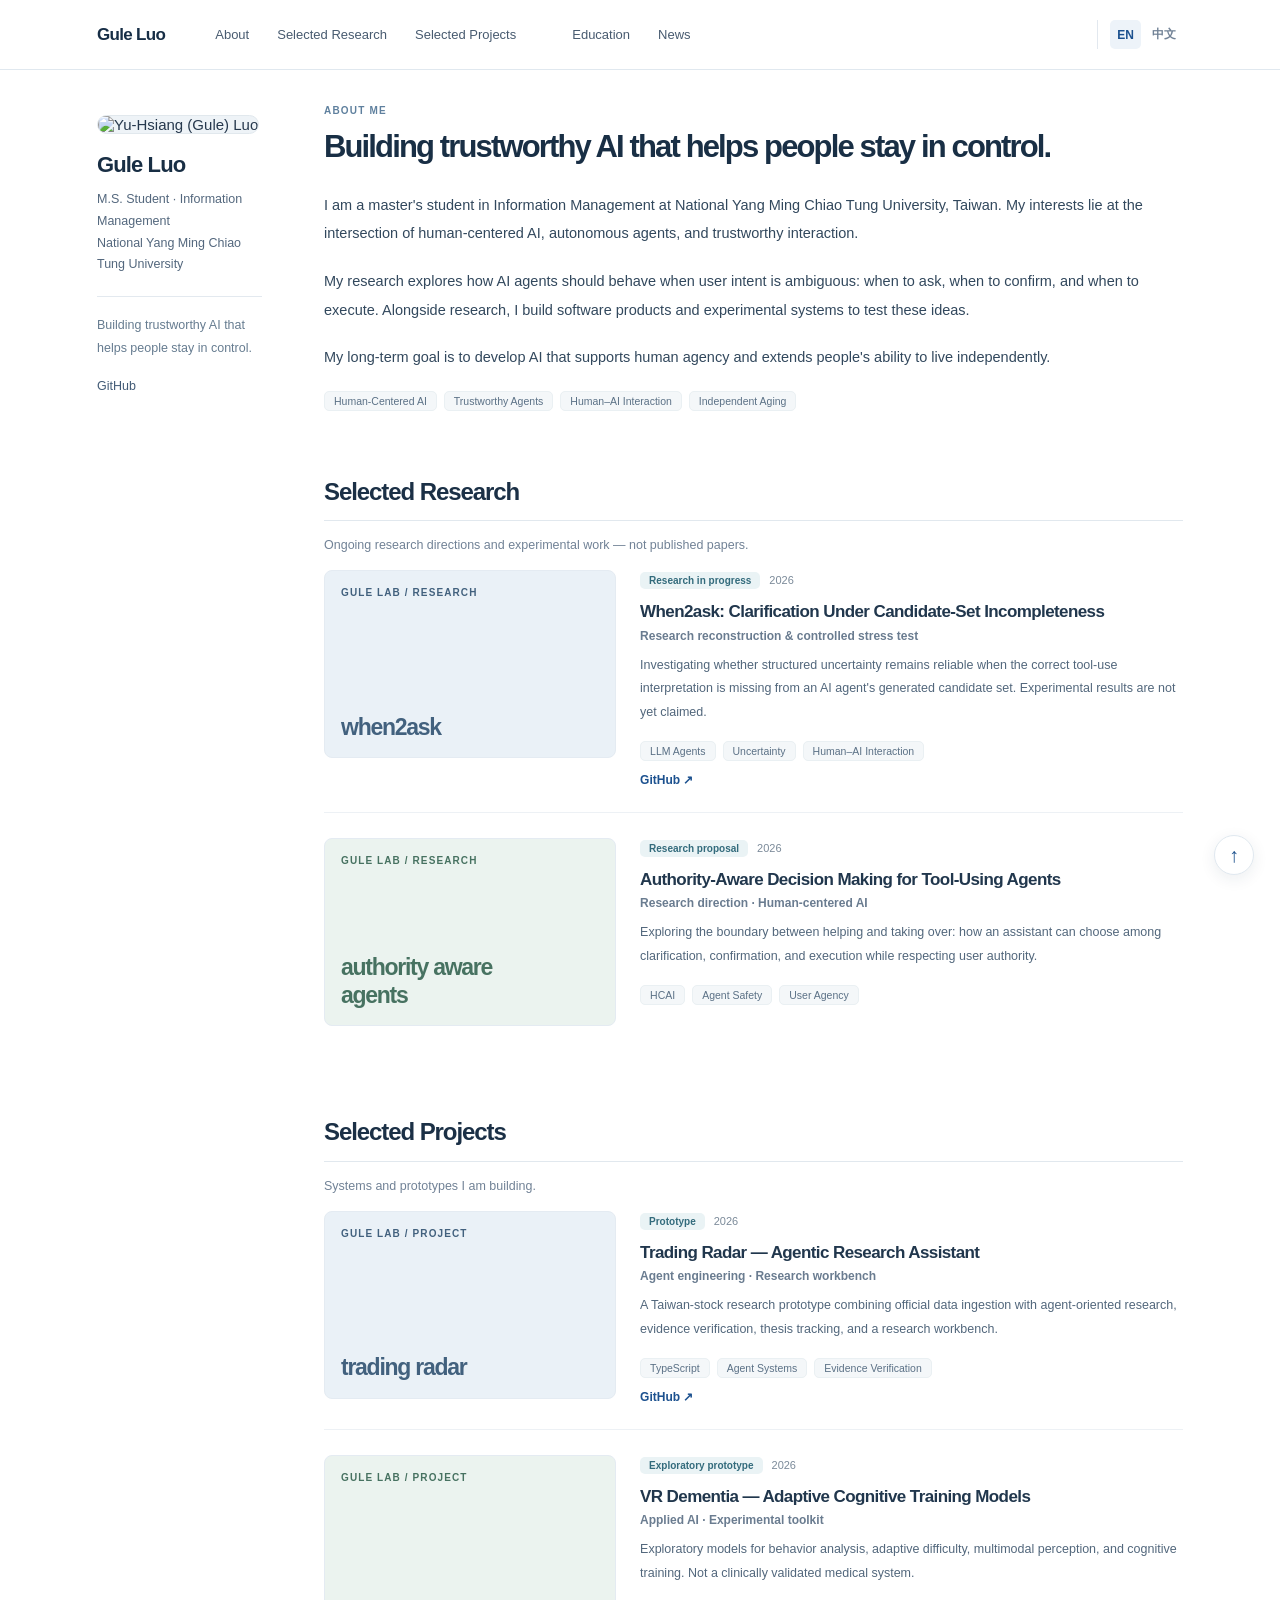
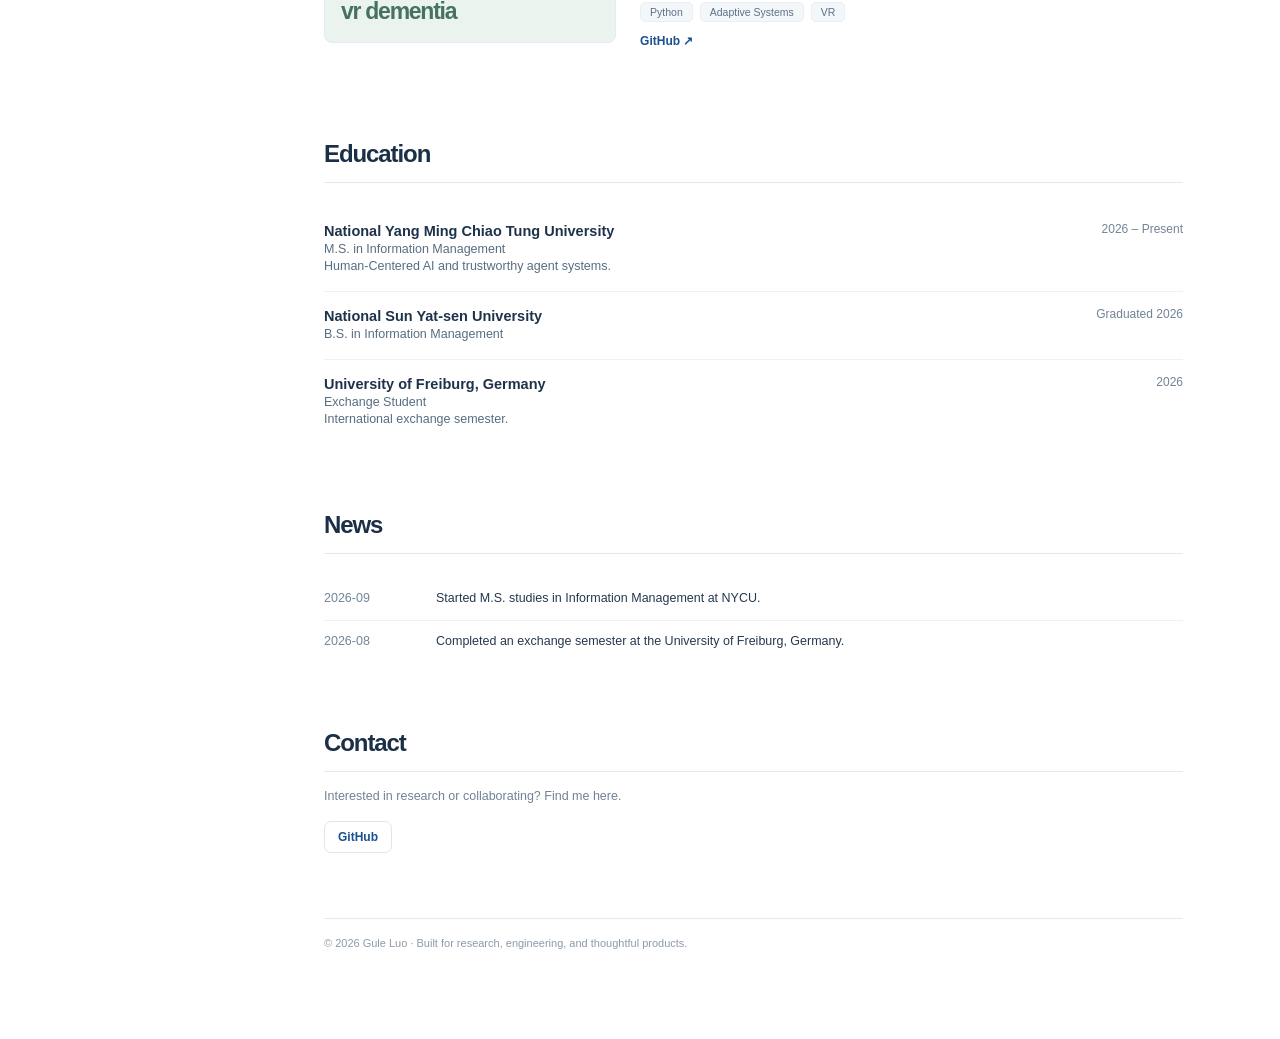
==== index.html @ 34bbfbb6 "fix: enable editable photos and published experience section" ====
<!doctype html><html lang="en"><head><meta charset="utf-8"><meta name="viewport" content="width=device-width,initial-scale=1"><meta name="description" content="Yu-Hsiang Luo — Human-Centered AI, Trustworthy Agents, and AI engineering"><title>Gule Luo | Research & Engineering</title><link rel="stylesheet" href="style.css"></head><body><a class="skip" href="#main">Skip to content</a><header><div class="top"><a class="logo" href="./">Gule Luo</a><nav aria-label="Navigation"><a href="#about" data-i="about">About</a><a href="#research" data-i="research">Research</a><a href="#projects" data-i="projects">Projects</a><a href="#experience" data-i="experience">Experience</a><a href="#education" data-i="education">Education</a><a href="#news" data-i="news">News</a></nav><div class="language"><button id="english" class="selected" type="button">EN</button><button id="chinese" type="button">中文</button></div></div></header><div class="layout"><aside id="profile" class="sidebar"></aside><main id="main" class="content"><section id="about"></section><section id="research"></section><section id="projects"></section><section id="experience" hidden></section><section id="education"></section><section id="news"></section><section id="contact"></section><footer id="footer"></footer></main></div><button id="up" class="back" type="button" aria-label="Back to top">↑</button><script src="site.js" defer></script></body></html>
---- style.css ----
:root{font-family:Inter,-apple-system,BlinkMacSystemFont,"Segoe UI",Arial,sans-serif;color:#26384d;background:#fff;font-size:15px;-webkit-font-smoothing:antialiased}*{box-sizing:border-box}html{scroll-behavior:smooth;scroll-padding-top:95px}body{margin:0}a{color:#1c518f;text-decoration:none}a:hover{text-decoration:underline}button{font:inherit;cursor:pointer}button:focus-visible,a:focus-visible{outline:3px solid #8bb9e8;outline-offset:3px}header{position:sticky;top:0;z-index:30;height:70px;background:#ffffffed;backdrop-filter:blur(12px);border-bottom:1px solid #e0e8ef}.top{max-width:1130px;margin:auto;height:100%;display:flex;align-items:center;gap:50px;padding:0 22px}.logo{font-size:17px;font-weight:750;color:#172e46;white-space:nowrap;letter-spacing:-.04em}nav{display:flex;gap:28px;align-items:center;flex:1;overflow-x:auto;scrollbar-width:none}nav a{font-size:13px;color:#485b70;white-space:nowrap}nav a:hover{color:#1c518f}.language{white-space:nowrap;display:flex;border-left:1px solid #e2e8ef;padding-left:12px;gap:4px}.language button{border:0;background:transparent;color:#718296;font-size:12px;font-weight:650;padding:6px 7px;border-radius:5px}.language button.selected{background:#edf3f9;color:#1c518f}.layout{display:grid;grid-template-columns:165px minmax(0,1fr);gap:62px;max-width:1130px;padding:0 22px;margin:auto}.sidebar{position:sticky;top:95px;max-height:calc(100vh - 110px);overflow:auto;padding:20px 0}.avatar{height:136px;width:136px;border-radius:21px;object-fit:cover;border:1px solid #e1e8ed;background:#eef3f7}.sidebar h2{font-size:22px;color:#182e44;line-height:1.22;letter-spacing:-.04em;max-width:145px;margin:18px 0 10px}.role{color:#53677d;font-size:12.5px;line-height:1.75;margin:0 0 20px}.side-message{border-top:1px solid #e3e9ef;padding-top:17px;font-size:12.5px;color:#667c90;line-height:1.8}.socials{display:grid;gap:11px;margin-top:20px;font-size:12.5px}.socials a{color:#425b76}.content{min-width:0;padding:35px 0 90px}section{margin-bottom:65px;scroll-margin-top:95px}section h2{font-size:24px;letter-spacing:-.045em;color:#1b3046;line-height:1.35;border-bottom:1px solid #e1e8ee;padding-bottom:12px;margin:0 0 24px}section#about h1{font-size:31px;line-height:1.35;color:#192f45;letter-spacing:-.06em;font-weight:750;margin:0 0 23px;max-width:730px}.eyebrow{text-transform:uppercase;letter-spacing:.12em;color:#5f809e;font-weight:750;font-size:10px;margin:0 0 10px}.bio{font-size:14.5px;line-height:1.97;color:#32485d;max-width:840px}.bio p{margin:0 0 19px}.tags{display:flex;gap:7px;flex-wrap:wrap;margin-top:16px}.tags span{display:inline-block;font-size:10.5px;color:#5b7186;background:#f4f7f9;border:1px solid #eaf0f3;border-radius:5px;padding:3px 9px}.work{display:grid;grid-template-columns:minmax(165px,34%) minmax(0,1fr);gap:24px;padding:25px 0;border-bottom:1px solid #edf1f5}.work:first-of-type{padding-top:0}.work:last-child{border-bottom:0}.cover{aspect-ratio:1.55;display:flex;flex-direction:column;justify-content:space-between;padding:16px;color:#42617e;background:#eaf1f7;border:1px solid #e4ebf2;border-radius:8px;overflow:hidden}.work:nth-of-type(even) .cover{background:#ebf3ef;color:#477261}.cover small{letter-spacing:.11em;font-size:10px;font-weight:750;text-transform:uppercase}.cover strong{font-size:23px;line-height:1.2;letter-spacing:-.055em;max-width:200px;overflow-wrap:anywhere}.cover img{width:100%;height:100%;object-fit:cover}.badge{display:inline-block;font-size:10px;font-weight:750;color:#336b7c;background:#eaf3f5;padding:3px 9px;border-radius:5px}.year{font-size:11px;color:#7b8a99;margin-left:9px}.work h3{font-size:17px;letter-spacing:-.035em;line-height:1.5;margin:10px 0 4px;color:#21374d}.subtitle{color:#6a7c90;font-size:12px;font-weight:600}.summary{font-size:12.5px;line-height:1.9;color:#52677c;margin:11px 0}.links{display:flex;gap:15px;font-size:12px;font-weight:650;margin-top:12px}.edu{display:grid;grid-template-columns:1fr auto;gap:14px;border-bottom:1px solid #edf1f4;padding:15px 0}.edu:last-child{border-bottom:0}.edu strong{font-size:14.5px;color:#1e334a}.edu p{font-size:12.5px;color:#576d81;margin:3px 0}.edu time{font-size:12px;color:#738397;white-space:nowrap}.newsrow{display:grid;grid-template-columns:100px 1fr;gap:12px;padding:10px 0;border-bottom:1px solid #edf1f4;font-size:12.5px;line-height:1.7}.newsrow time{color:#72859a}.newsrow:last-child{border-bottom:0}.hint{font-size:12.5px;color:#718296;margin:-7px 0 18px}.contactlinks{display:flex;flex-wrap:wrap;gap:9px}.contactlinks a{padding:8px 13px;border:1px solid #dee6ec;border-radius:7px;font-size:12px;font-weight:650}.contactlinks a:hover{background:#f6f9fc;text-decoration:none}footer{margin-top:65px;padding-top:18px;border-top:1px solid #e2e9ef;font-size:11px;color:#8c9aa9}.back{position:fixed;bottom:25px;right:26px;border:1px solid #e0e8ef;color:#1e538e;background:white;box-shadow:0 4px 16px #172d4715;width:40px;height:40px;border-radius:50%;font-size:20px}.skip{position:absolute;left:-1000px}.skip:focus{left:10px;top:10px;background:white;z-index:100;padding:10px}@media(max-width:850px){.layout{gap:30px;grid-template-columns:145px minmax(0,1fr)}.top{gap:22px}nav{gap:16px}.work{gap:16px;grid-template-columns:33% 1fr}}@media(max-width:680px){header{height:auto}.top{min-height:58px;flex-wrap:wrap;padding-top:10px;gap:8px 15px}.logo{flex:1}nav{order:3;flex-basis:100%;height:38px;gap:22px}.layout{display:block;padding:0 17px}.sidebar{position:static;max-height:none;display:grid;grid-template-columns:84px 1fr;gap:0 17px;align-items:start;padding:23px 0 15px;border-bottom:1px solid #e2e9ef}.avatar{grid-row:1/4;width:84px;height:84px;border-radius:15px}.sidebar h2{grid-column:2;max-width:none;font-size:20px;margin:0 0 5px}.role{grid-column:2;font-size:11.5px;margin:0}.side-message{display:none}.socials{grid-column:1/3;display:flex;gap:10px 20px;flex-wrap:wrap;margin-top:14px}.content{padding:25px 0 65px}section{margin-bottom:50px}section#about h1{font-size:25px}.bio{font-size:14px}section h2{font-size:21px}.work{grid-template-columns:1fr;gap:14px}.cover{max-width:470px;aspect-ratio:1.85}.work h3{font-size:16px}.edu{grid-template-columns:1fr;gap:0}.newsrow{grid-template-columns:85px 1fr;gap:7px}}@media(prefers-reduced-motion:reduce){html{scroll-behavior:auto}}
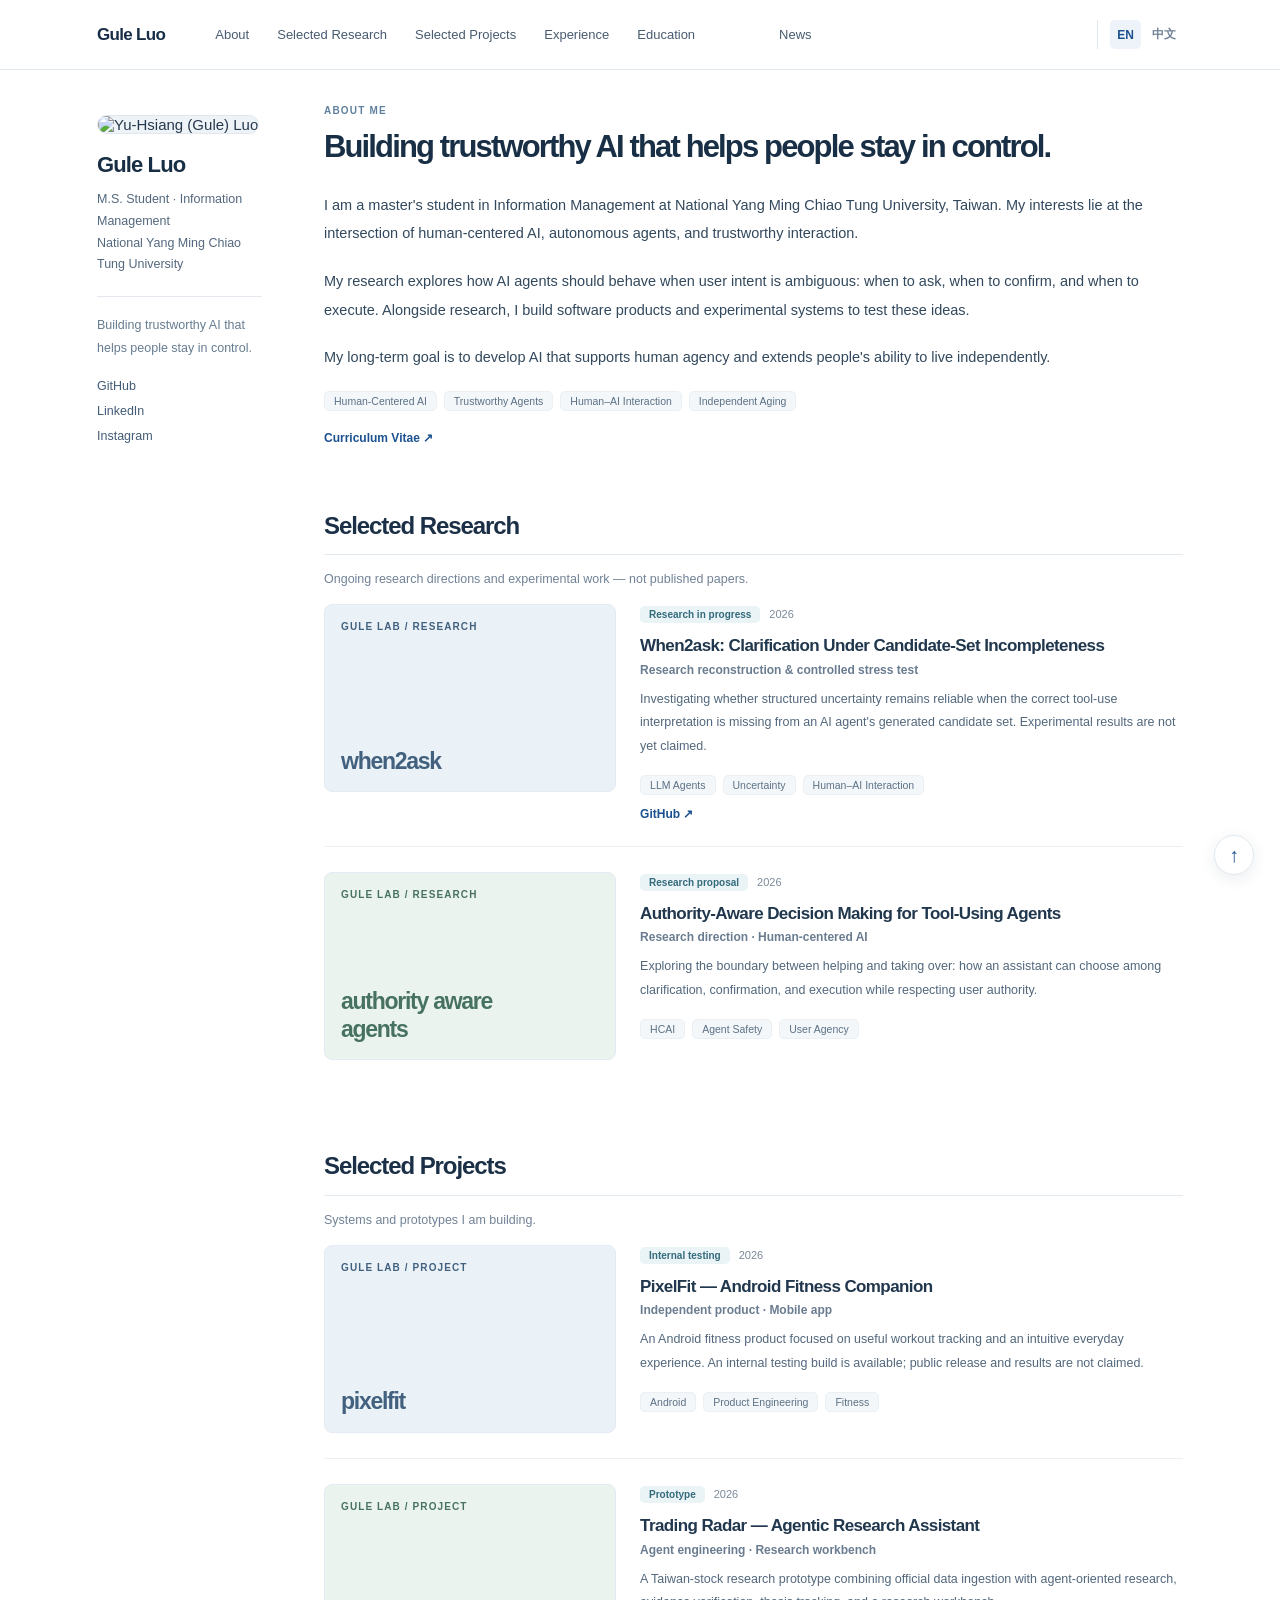
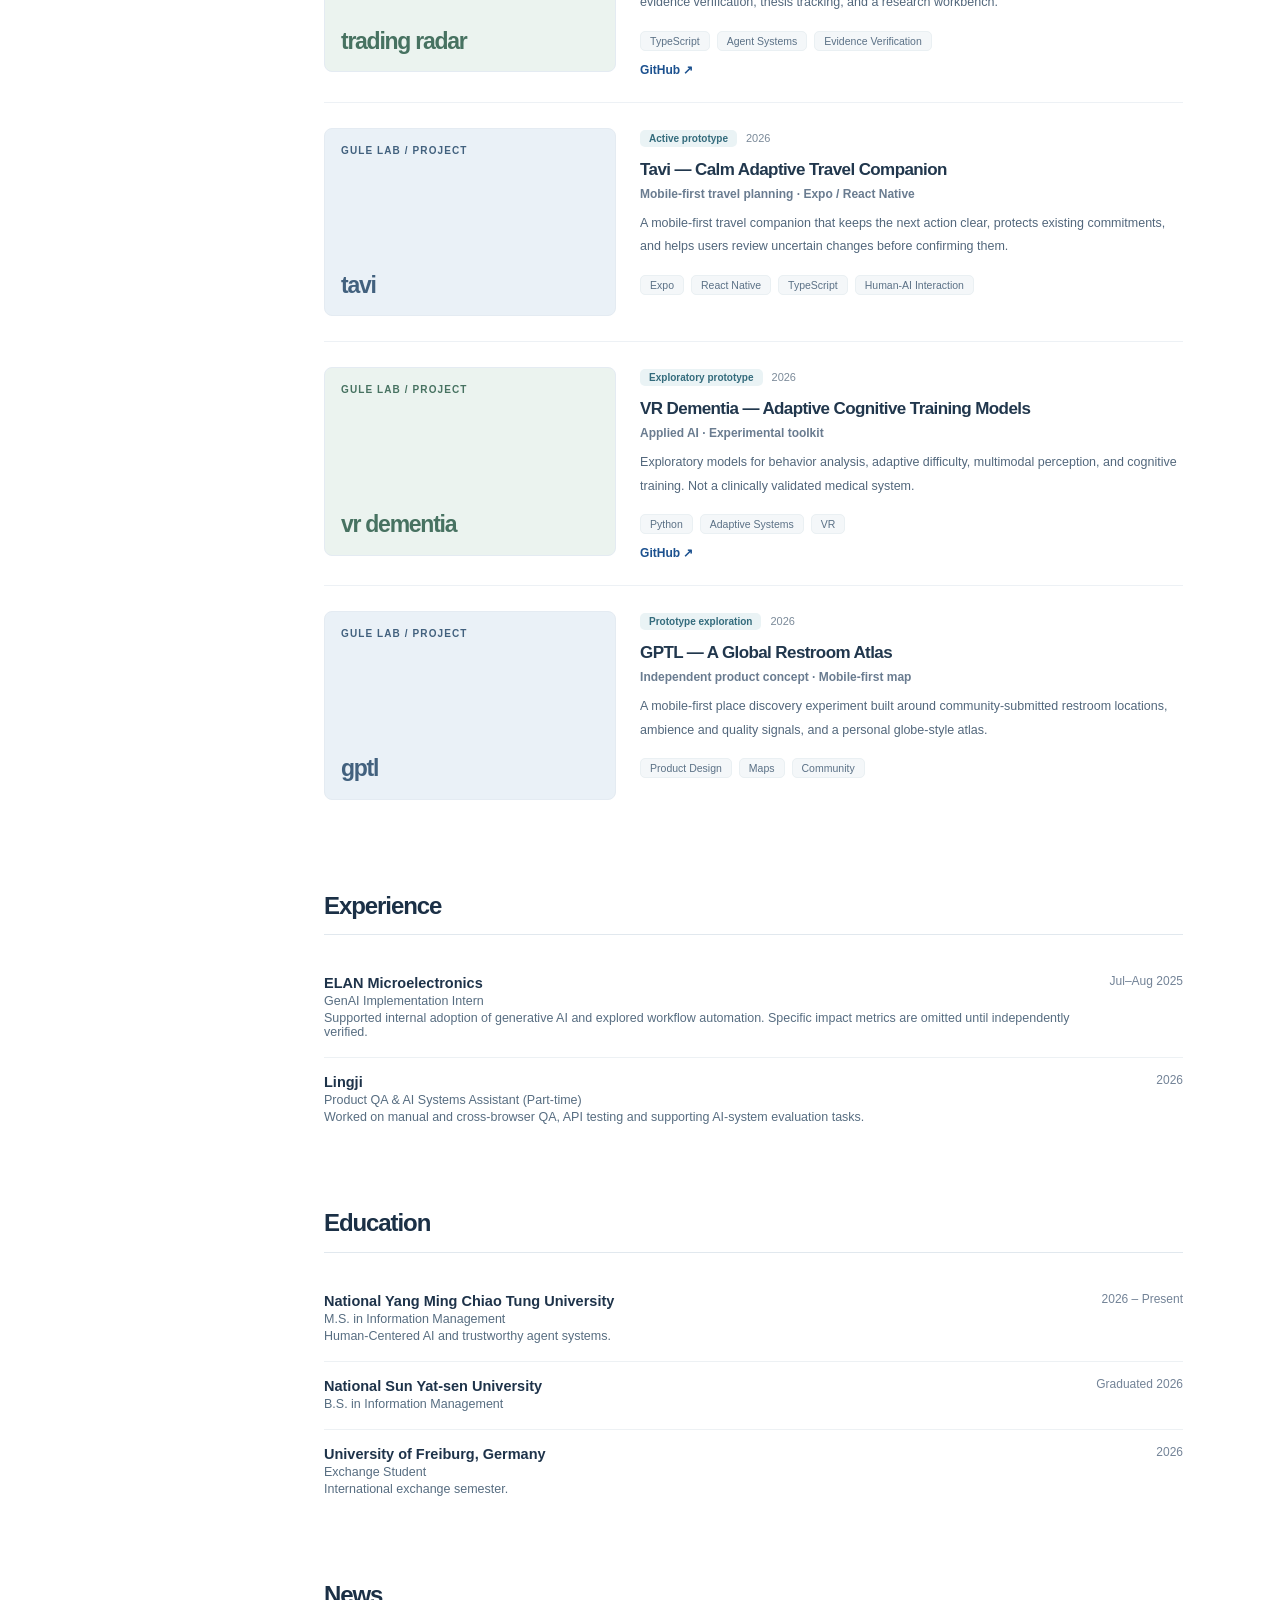
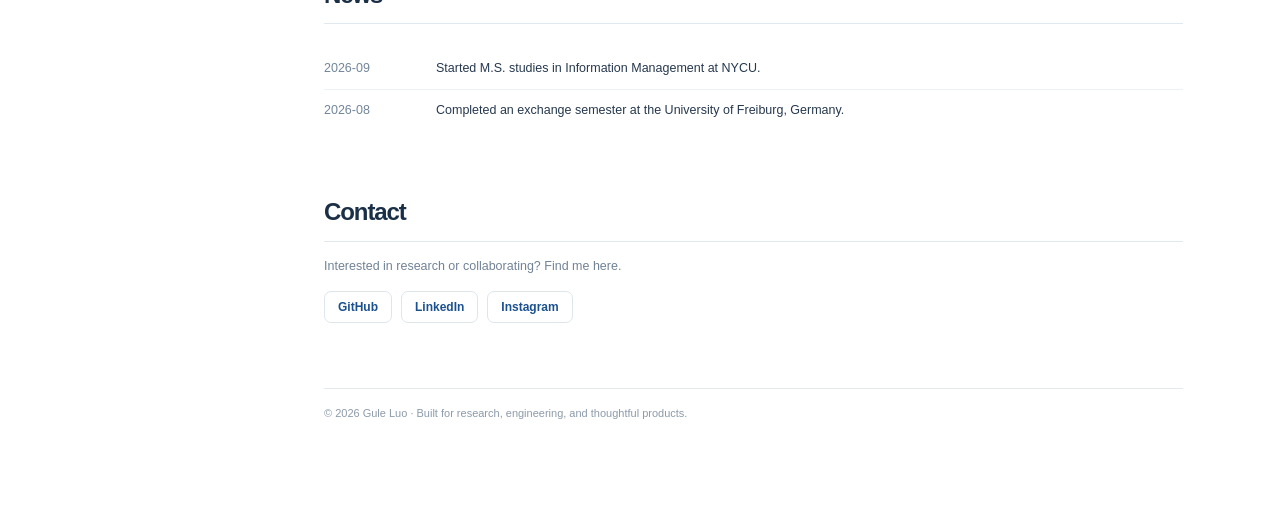
==== commit 7169a596: "feat(ui): add Writing, Awards & Personal sections with branded icon font" ====
--- a/index.html
+++ b/index.html
@@ -1 +1 @@
-<!doctype html><html lang="en"><head><meta charset="utf-8"><meta name="viewport" content="width=device-width,initial-scale=1"><meta name="description" content="Yu-Hsiang Luo — Human-Centered AI, Trustworthy Agents, and AI engineering"><title>Gule Luo | Research & Engineering</title><link rel="stylesheet" href="style.css"></head><body><a class="skip" href="#main">Skip to content</a><header><div class="top"><a class="logo" href="./">Gule Luo</a><nav aria-label="Navigation"><a href="#about" data-i="about">About</a><a href="#research" data-i="research">Research</a><a href="#projects" data-i="projects">Projects</a><a href="#experience" data-i="experience">Experience</a><a href="#education" data-i="education">Education</a><a href="#news" data-i="news">News</a></nav><div class="language"><button id="english" class="selected" type="button">EN</button><button id="chinese" type="button">中文</button></div></div></header><div class="layout"><aside id="profile" class="sidebar"></aside><main id="main" class="content"><section id="about"></section><section id="research"></section><section id="projects"></section><section id="experience" hidden></section><section id="education"></section><section id="news"></section><section id="contact"></section><footer id="footer"></footer></main></div><button id="up" class="back" type="button" aria-label="Back to top">↑</button><script src="site.js" defer></script></body></html>+<!doctype html><html lang="en"><head><meta charset="utf-8"><meta name="viewport" content="width=device-width,initial-scale=1"><meta name="description" content="Yu-Hsiang Luo — Human-Centered AI, Trustworthy Agents, and AI engineering"><title>Gule Luo | Research & Engineering</title><link rel="stylesheet" href="style.css"><link rel="stylesheet" href="extras.css"><link rel="stylesheet" href="https://cdn.jsdelivr.net/npm/bootstrap-icons@1.13.1/font/bootstrap-icons.min.css"></head><body><a class="skip" href="#main">Skip to content</a><header><div class="top"><a class="logo" href="./">Gule Luo</a><nav aria-label="Navigation"><a href="#about" data-i="about">About</a><a href="#research" data-i="research">Research</a><a href="#projects" data-i="projects">Projects</a><a href="#experience" data-i="experience">Experience</a><a href="#education" data-i="education">Education</a><a href="#writing" data-i="writing">Writing</a><a href="#achievements" data-i="achievements">Credentials</a><a href="#news" data-i="news">News</a></nav><div class="language"><button id="english" class="selected" type="button">EN</button><button id="chinese" type="button">中文</button></div></div></header><div class="layout"><aside id="profile" class="sidebar"></aside><main id="main" class="content"><section id="about"></section><section id="research"></section><section id="projects"></section><section id="experience" hidden></section><section id="education"></section><section id="news"></section><section id="writing" hidden></section><section id="achievements" hidden></section><section id="personal" hidden></section><section id="contact"></section><footer id="footer"></footer></main></div><button id="up" class="back" type="button" aria-label="Back to top">↑</button><script src="site.js" defer></script></body></html>
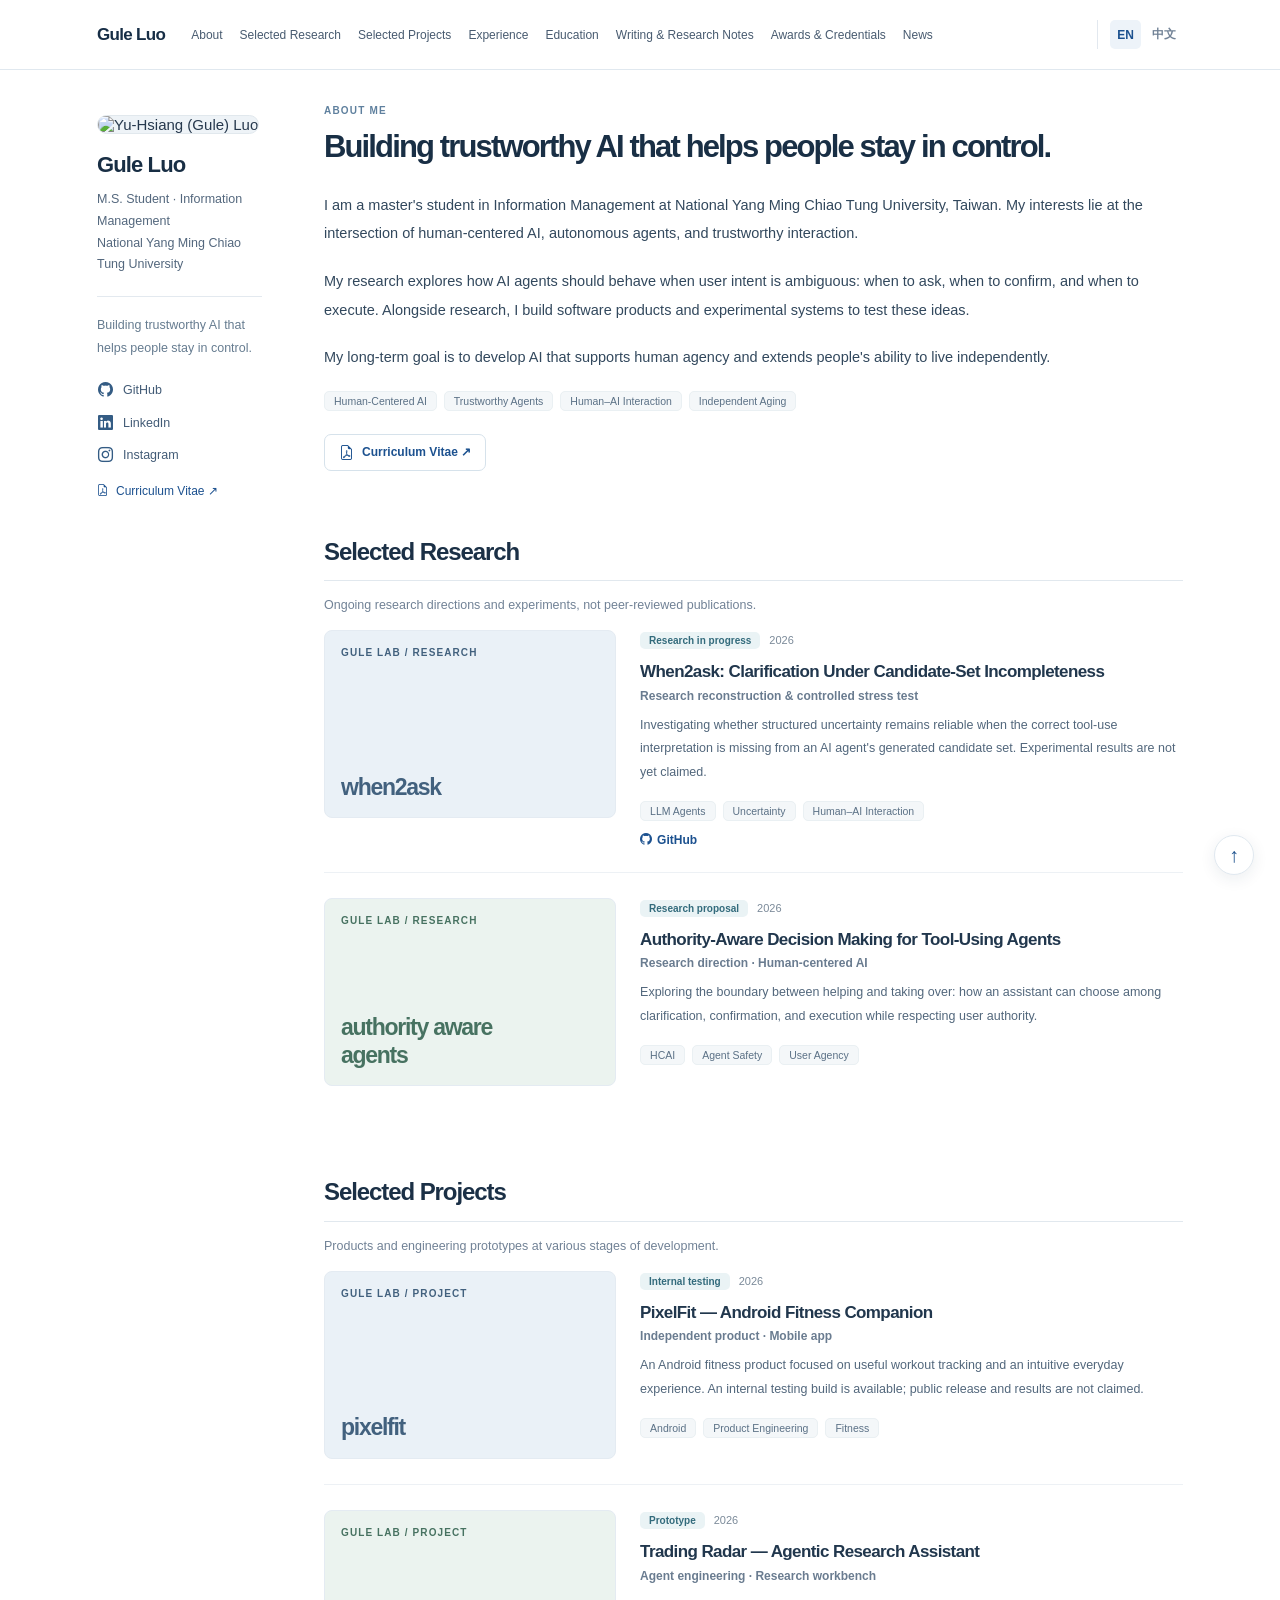
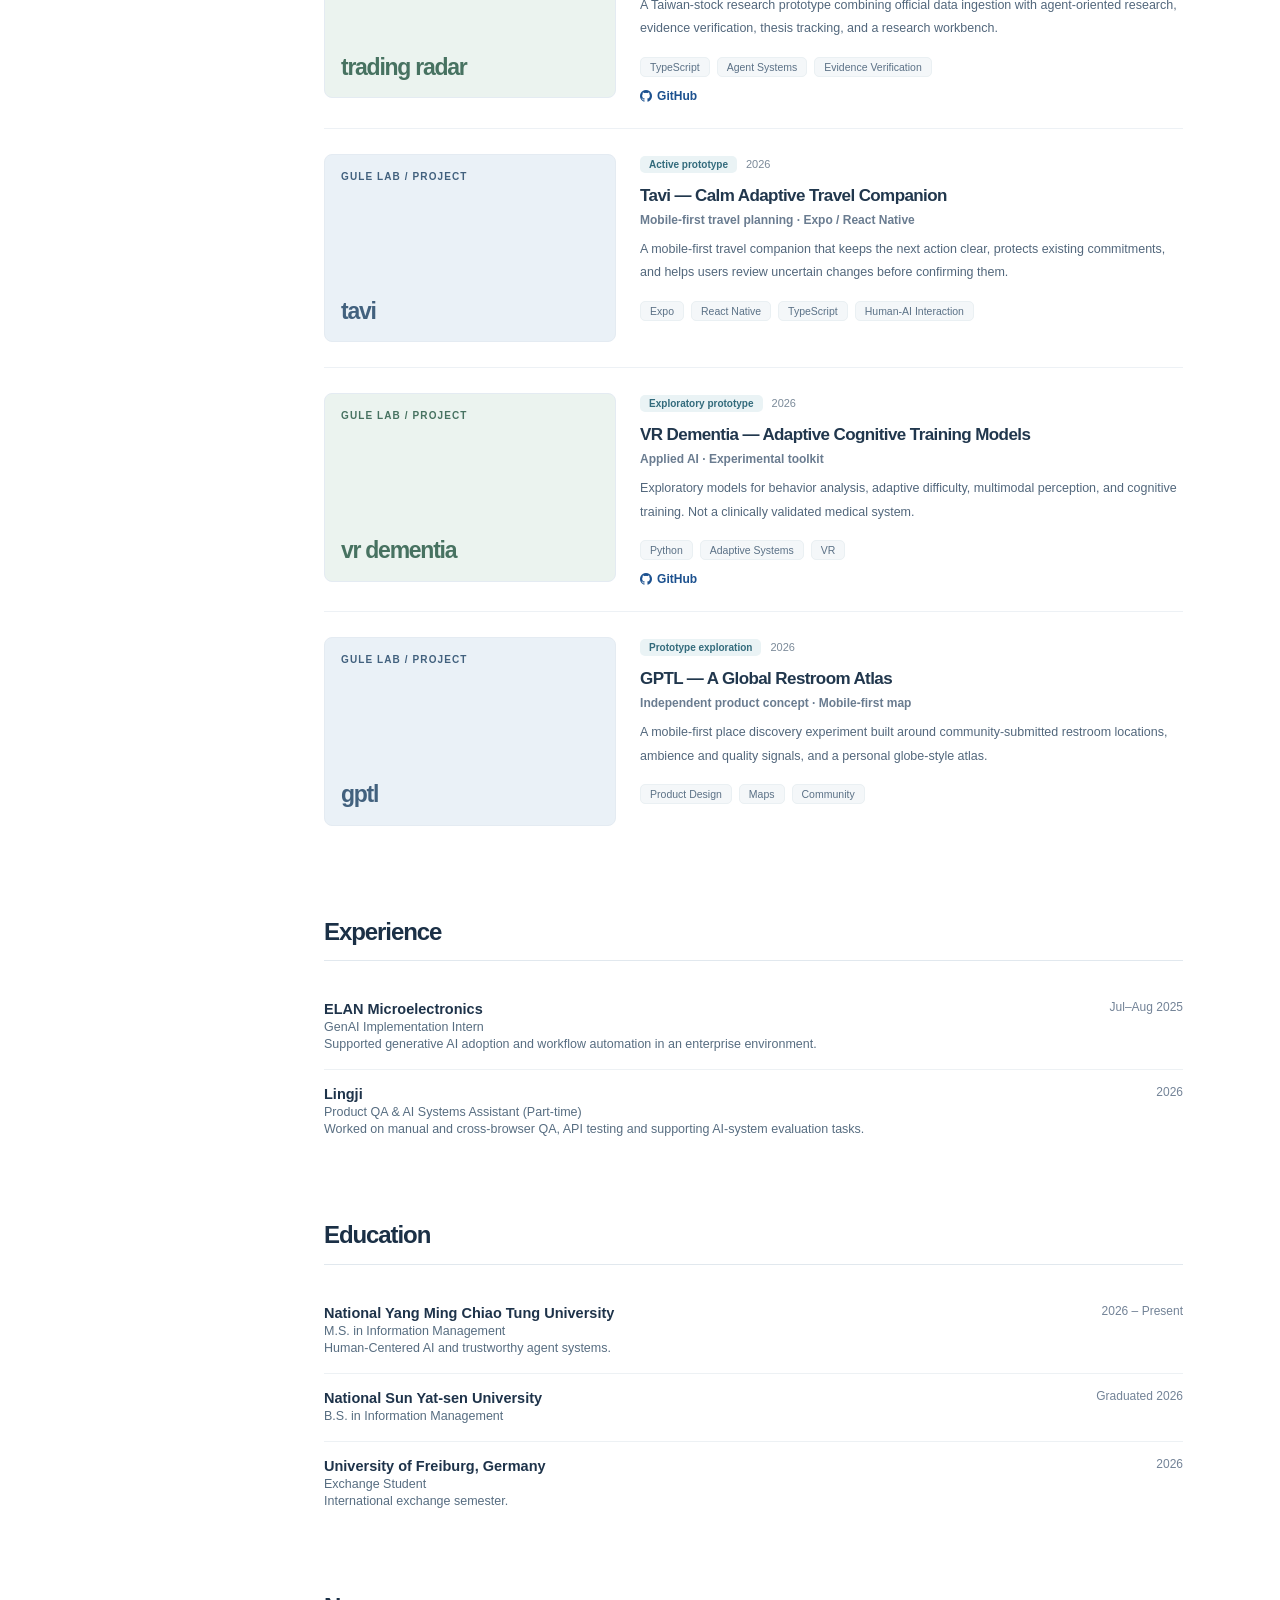
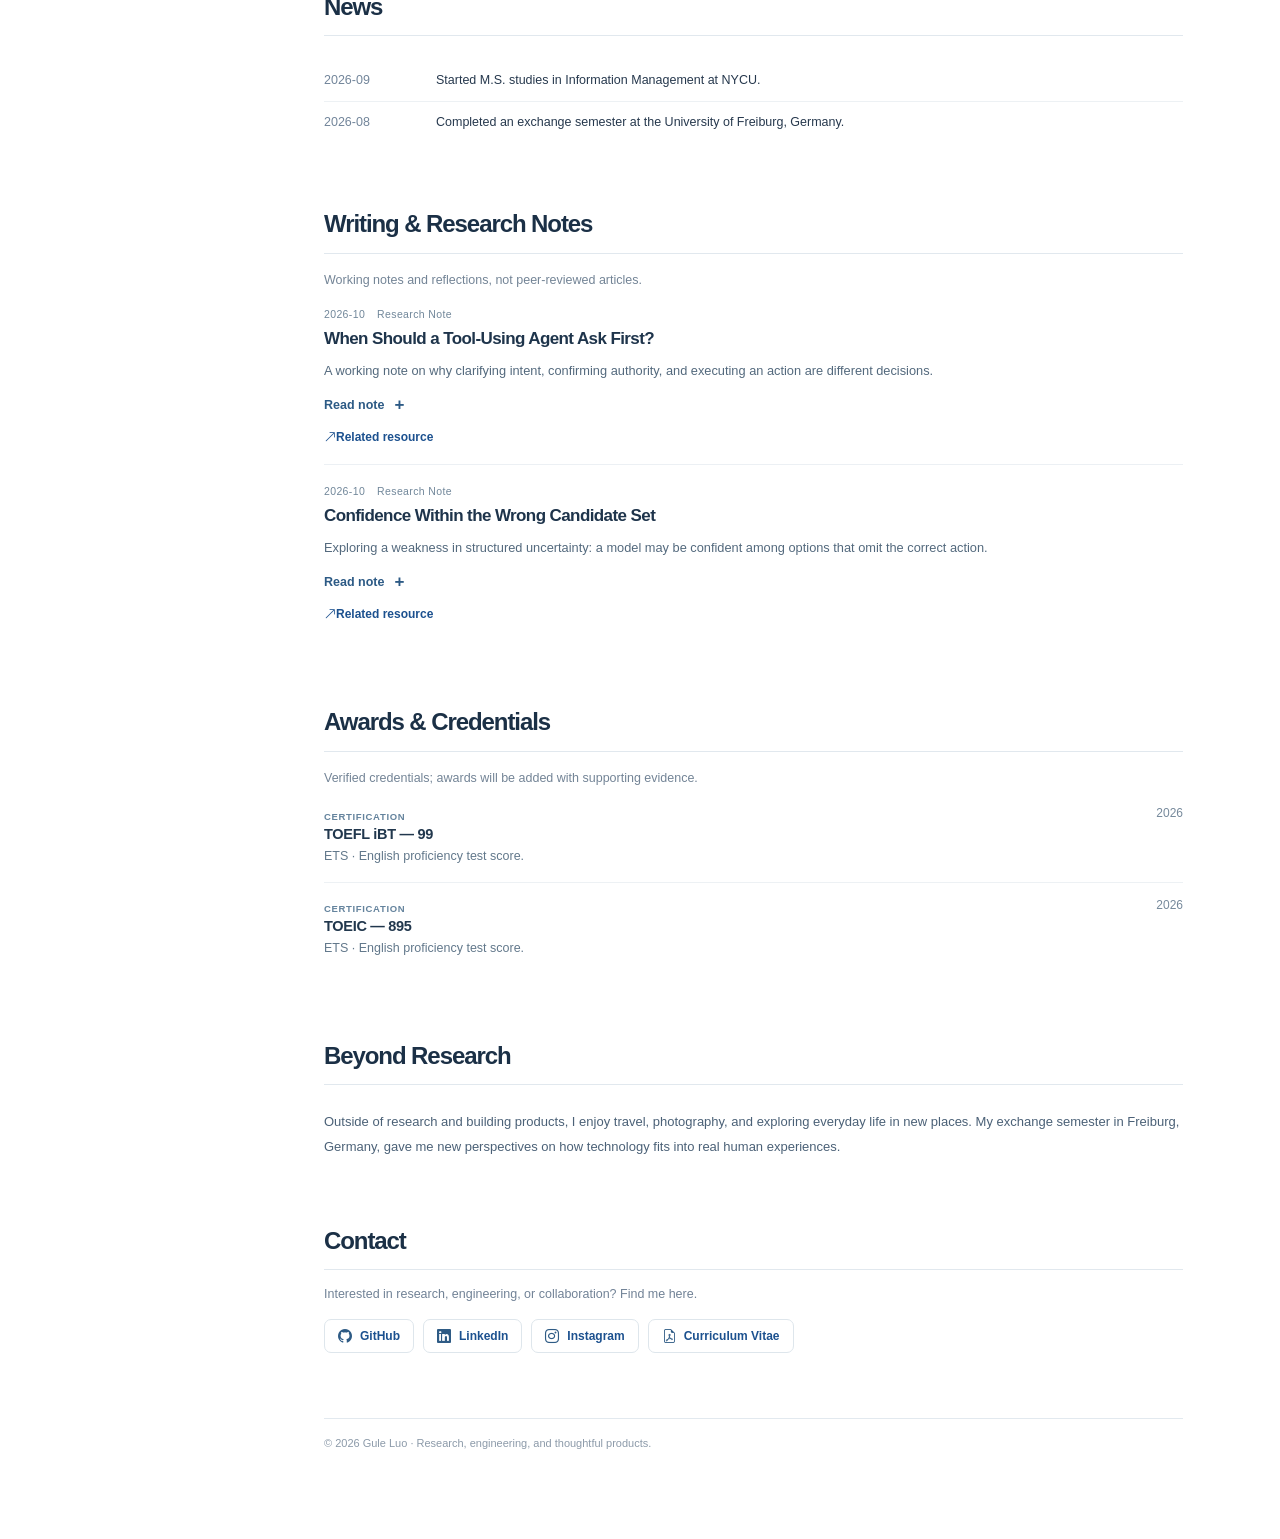
==== commit 7036c55b: "feat: load automatic icons and status color stylesheet" ====
--- a/index.html
+++ b/index.html
@@ -1 +1 @@
-<!doctype html><html lang="en"><head><meta charset="utf-8"><meta name="viewport" content="width=device-width,initial-scale=1"><meta name="description" content="Yu-Hsiang Luo — Human-Centered AI, Trustworthy Agents, and AI engineering"><title>Gule Luo | Research & Engineering</title><link rel="stylesheet" href="style.css"><link rel="stylesheet" href="extras.css"><link rel="stylesheet" href="https://cdn.jsdelivr.net/npm/bootstrap-icons@1.13.1/font/bootstrap-icons.min.css"></head><body><a class="skip" href="#main">Skip to content</a><header><div class="top"><a class="logo" href="./">Gule Luo</a><nav aria-label="Navigation"><a href="#about" data-i="about">About</a><a href="#research" data-i="research">Research</a><a href="#projects" data-i="projects">Projects</a><a href="#experience" data-i="experience">Experience</a><a href="#education" data-i="education">Education</a><a href="#writing" data-i="writing">Writing</a><a href="#achievements" data-i="achievements">Credentials</a><a href="#news" data-i="news">News</a></nav><div class="language"><button id="english" class="selected" type="button">EN</button><button id="chinese" type="button">中文</button></div></div></header><div class="layout"><aside id="profile" class="sidebar"></aside><main id="main" class="content"><section id="about"></section><section id="research"></section><section id="projects"></section><section id="experience" hidden></section><section id="education"></section><section id="news"></section><section id="writing" hidden></section><section id="achievements" hidden></section><section id="personal" hidden></section><section id="contact"></section><footer id="footer"></footer></main></div><button id="up" class="back" type="button" aria-label="Back to top">↑</button><script src="site.js" defer></script></body></html>+<!doctype html><html lang="en"><head><meta charset="utf-8"><meta name="viewport" content="width=device-width,initial-scale=1"><meta name="description" content="Yu-Hsiang Luo — Human-Centered AI, Trustworthy Agents, and AI engineering"><title>Gule Luo | Research & Engineering</title><link rel="stylesheet" href="style.css"><link rel="stylesheet" href="extras.css"><link rel="stylesheet" href="status-badges.css"><link rel="stylesheet" href="https://cdn.jsdelivr.net/npm/bootstrap-icons@1.13.1/font/bootstrap-icons.min.css"></head><body><a class="skip" href="#main">Skip to content</a><header><div class="top"><a class="logo" href="./">Gule Luo</a><nav aria-label="Navigation"><a href="#about" data-i="about">About</a><a href="#research" data-i="research">Research</a><a href="#projects" data-i="projects">Projects</a><a href="#experience" data-i="experience">Experience</a><a href="#education" data-i="education">Education</a><a href="#writing" data-i="writing">Writing</a><a href="#achievements" data-i="achievements">Credentials</a><a href="#news" data-i="news">News</a></nav><div class="language"><button id="english" class="selected" type="button">EN</button><button id="chinese" type="button">中文</button></div></div></header><div class="layout"><aside id="profile" class="sidebar"></aside><main id="main" class="content"><section id="about"></section><section id="research"></section><section id="projects"></section><section id="experience" hidden></section><section id="education"></section><section id="news"></section><section id="writing" hidden></section><section id="achievements" hidden></section><section id="personal" hidden></section><section id="contact"></section><footer id="footer"></footer></main></div><button id="up" class="back" type="button" aria-label="Back to top">↑</button><script src="ui-utils.js" defer></script><script src="site.js" defer></script></body></html>
--- a/extras.css
+++ b/extras.css
@@ -0,0 +1,55 @@
+
+/* Supplemental editorial sections - same restrained visual language as the core site */
+[hidden]{display:none!important}
+.top{gap:26px}nav{gap:17px}nav a{font-size:12px}
+.socials{gap:10px}
+.socials a{display:inline-flex;align-items:center;gap:9px;line-height:1.5;color:#425b76}
+.socials .bi{font-size:15px;min-width:17px;text-align:center;color:#345c84;transition:transform .15s ease}
+.socials a:hover .bi{transform:translateY(-1px)}
+.contactlinks a{display:inline-flex;align-items:center;gap:8px}
+.contactlinks a .bi{font-size:14px;color:#2e5b85}
+.cv-link{display:inline-flex;align-items:center;gap:8px;border:1px solid #d6e2eb;padding:9px 14px;border-radius:7px;font-size:12px;font-weight:650;background:#fff}
+.cv-link:hover{background:#f5f8fb;text-decoration:none}
+.cv-link .bi{font-size:15px}
+.profile-quicklink{margin-top:17px;display:inline-flex;align-items:center;gap:7px;font-size:12px;color:#1c518f}
+.work-images{margin:12px 0 2px;display:flex;gap:10px;flex-wrap:wrap}
+.work-images a{width:83px;height:57px;display:block;border-radius:5px;overflow:hidden;border:1px solid #e2eaf0;background:#f7f9fb}
+.work-images img{display:block;width:100%;height:100%;object-fit:cover;transition:transform .2s ease}
+.work-images a:hover img{transform:scale(1.04)}
+.work-gallery-label{color:#758799;font-size:10px;margin-top:10px}
+.article-entry{padding:20px 0;border-bottom:1px solid #ecf0f4}
+.article-entry:first-of-type{padding-top:0}
+.article-entry:last-child{border-bottom:0}
+.article-meta{font-size:10.5px;letter-spacing:.035em;color:#71879a;display:flex;gap:12px;align-items:center;margin-bottom:7px}
+.article-entry h3{font-size:17px;line-height:1.45;letter-spacing:-.035em;margin:0 0 7px;color:#1e344b}
+.article-entry .article-summary{font-size:12.8px;line-height:1.9;color:#53697d;margin:0 0 9px}
+.note-expand{font-size:12.5px;color:#2c5a85}
+.note-expand summary{font-weight:650;cursor:pointer;display:inline-flex;align-items:center;gap:6px;list-style:none;padding:6px 0}
+.note-expand summary::after{content:'+';font-size:17px;line-height:10px;margin-left:4px}
+.note-expand[open] summary::after{content:'−'}
+.note-expand summary::-webkit-details-marker{display:none}
+.note-body{border-left:2px solid #d6e5f0;padding:5px 17px;color:#3f5971;font-size:12.5px;line-height:1.95;margin:12px 0}
+.note-body p{margin:0 0 13px}
+.note-body p:last-child{margin-bottom:0}
+.section-eyebrow{font-size:12.5px;color:#738496;line-height:1.8;margin:-9px 0 17px}
+.credential{display:grid;grid-template-columns:1fr auto;gap:15px;padding:15px 0;border-bottom:1px solid #edf1f4}
+.credential:first-of-type{padding-top:0}
+.credential:last-of-type{border-bottom:0}
+.credential h3{margin:3px 0 4px;color:#21374d;font-size:14.5px;letter-spacing:-.02em}
+.credential p{margin:0;font-size:12.5px;line-height:1.7;color:#62788b}
+.credential-kind{text-transform:uppercase;color:#64839d;letter-spacing:.07em;font-size:9.5px;font-weight:750}
+.credential-year{color:#76899b;font-size:12px;white-space:nowrap}
+.personal-copy{font-size:13px;line-height:1.95;color:#4b6177;margin:0 0 18px}
+.photo-grid{display:grid;grid-template-columns:repeat(3,minmax(0,1fr));gap:12px}
+.photo-grid figure{margin:0}
+.photo-grid img{width:100%;aspect-ratio:1.25;object-fit:cover;display:block;border-radius:8px;border:1px solid #e7edf3}
+.photo-grid figcaption{font-size:11px;line-height:1.5;color:#6c8194;padding-top:8px}
+.section-link{display:inline-flex;gap:6px;align-items:center;font-size:12px;font-weight:650}
+.work-extra-links{display:flex;flex-wrap:wrap;gap:15px}
+.socials a:hover{text-decoration:none;color:#1c518f}
+@media(max-width:1050px){.top{gap:16px}nav{gap:13px}nav a{font-size:11.8px}}
+@media(max-width:680px){.top{gap:8px 14px}nav{gap:19px}.photo-grid{grid-template-columns:repeat(2,minmax(0,1fr))}.credential{grid-template-columns:1fr 45px}.work-images a{width:75px;height:54px}.socials{gap:10px 17px}.socials a{font-size:12px}.cv-link{width:fit-content}}
+@media(prefers-reduced-motion:reduce){.socials .bi,.work-images img{transition:none}}
+
+.cover.has-image{padding:0}
+.cover.has-image img{width:100%;height:100%;object-fit:cover}
--- a/status-badges.css
+++ b/status-badges.css
@@ -0,0 +1,74 @@
+/* Academic portfolio: meaningful status colors, intentionally muted. */
+.badge.status-badge {
+  display: inline-flex;
+  align-items: center;
+  gap: 6px;
+  padding: 4px 9px;
+  border-radius: 6px;
+  border: 1px solid var(--status-border, #DFE6EC);
+  background: var(--status-bg, #F4F7F9);
+  color: var(--status-fg, #536477);
+  font-size: 10.5px;
+  font-weight: 700;
+  line-height: 1.4;
+  letter-spacing: 0.005em;
+  vertical-align: middle;
+}
+.status-badge .bi {
+  display: inline-block;
+  flex-shrink: 0;
+  font-size: 11px;
+  line-height: 1;
+}
+.status-badge--exploration {
+  --status-bg: #FFF5E5;
+  --status-fg: #8D550C;
+  --status-border: #F3DCB7;
+}
+.status-badge--active {
+  --status-bg: #E7F7F2;
+  --status-fg: #116354;
+  --status-border: #C6E7DA;
+}
+.status-badge--testing {
+  --status-bg: #F0EEFF;
+  --status-fg: #5145A2;
+  --status-border: #DDD6FD;
+}
+.status-badge--prototype {
+  --status-bg: #EDF4FA;
+  --status-fg: #2E5D84;
+  --status-border: #D1E1F0;
+}
+.status-badge--research {
+  --status-bg: #EAF2FB;
+  --status-fg: #2A5F95;
+  --status-border: #CEDFF1;
+}
+.status-badge--proposal {
+  --status-bg: #F5EFFB;
+  --status-fg: #72538B;
+  --status-border: #E7D8F3;
+}
+.status-badge--released {
+  --status-bg: #E9F7EE;
+  --status-fg: #256940;
+  --status-border: #C8E9D1;
+}
+.status-badge--paused {
+  --status-bg: #F2F4F6;
+  --status-fg: #626872;
+  --status-border: #DFE3E8;
+}
+.status-badge--default {
+  --status-bg: #F4F7F9;
+  --status-fg: #536477;
+  --status-border: #DFE6EC;
+}
+/* Existing Bootstrap icons also label actions for newly added projects. */
+.work-extra-links a {
+  display: inline-flex;
+  align-items: center;
+  gap: 5px;
+}
+.work-extra-links .bi { font-size: 12px; }
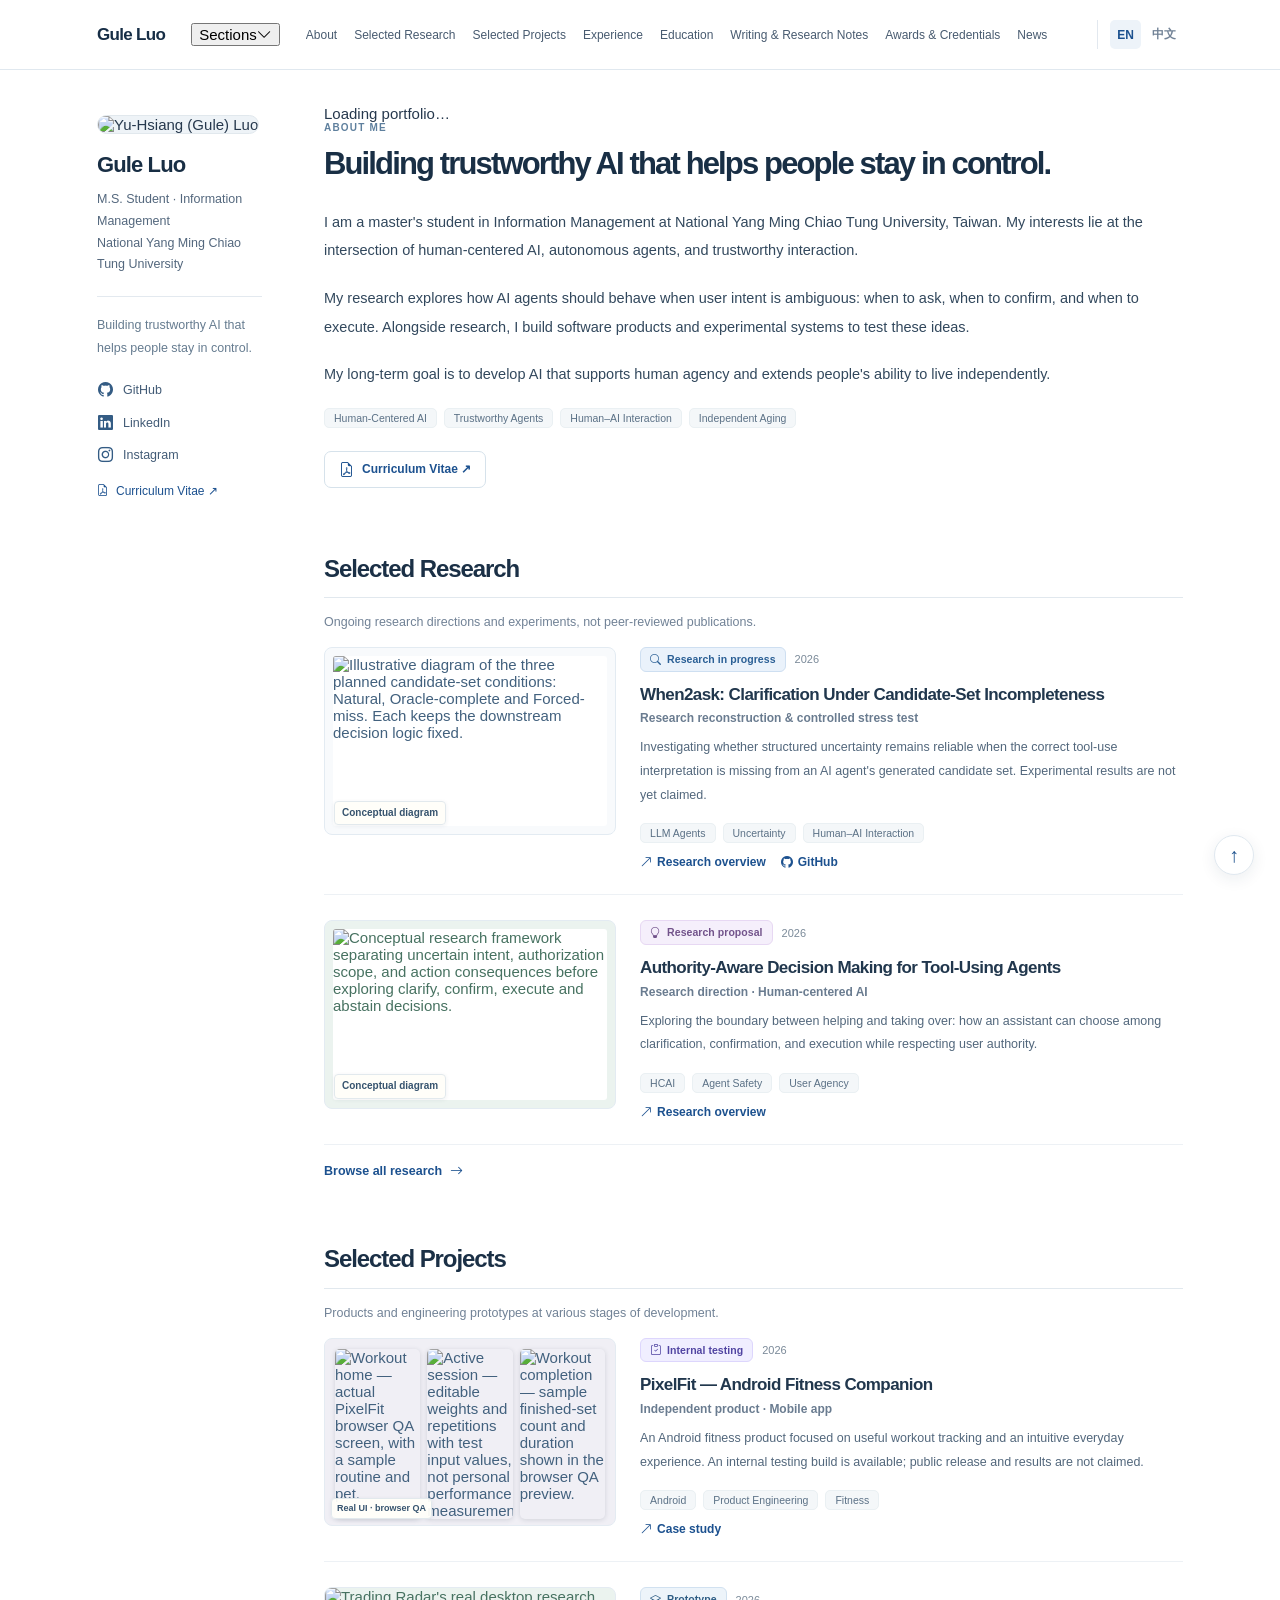
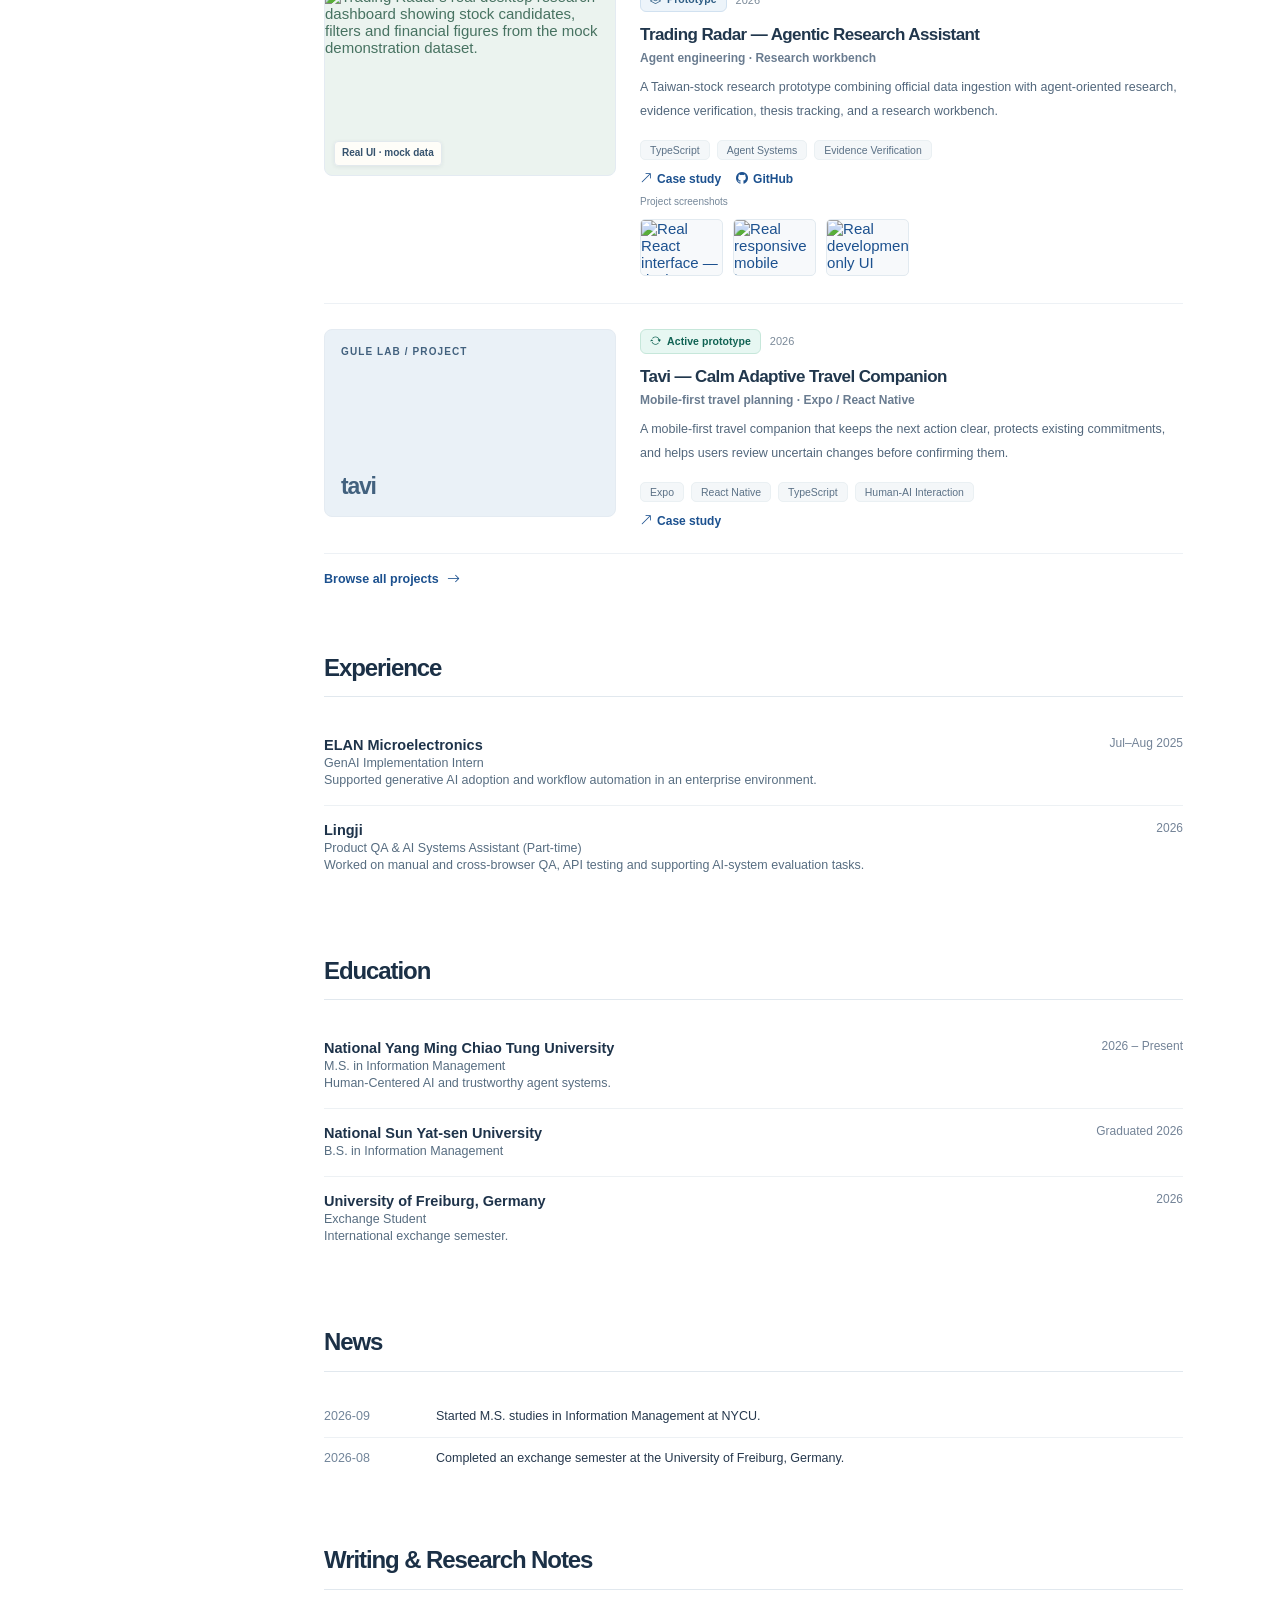
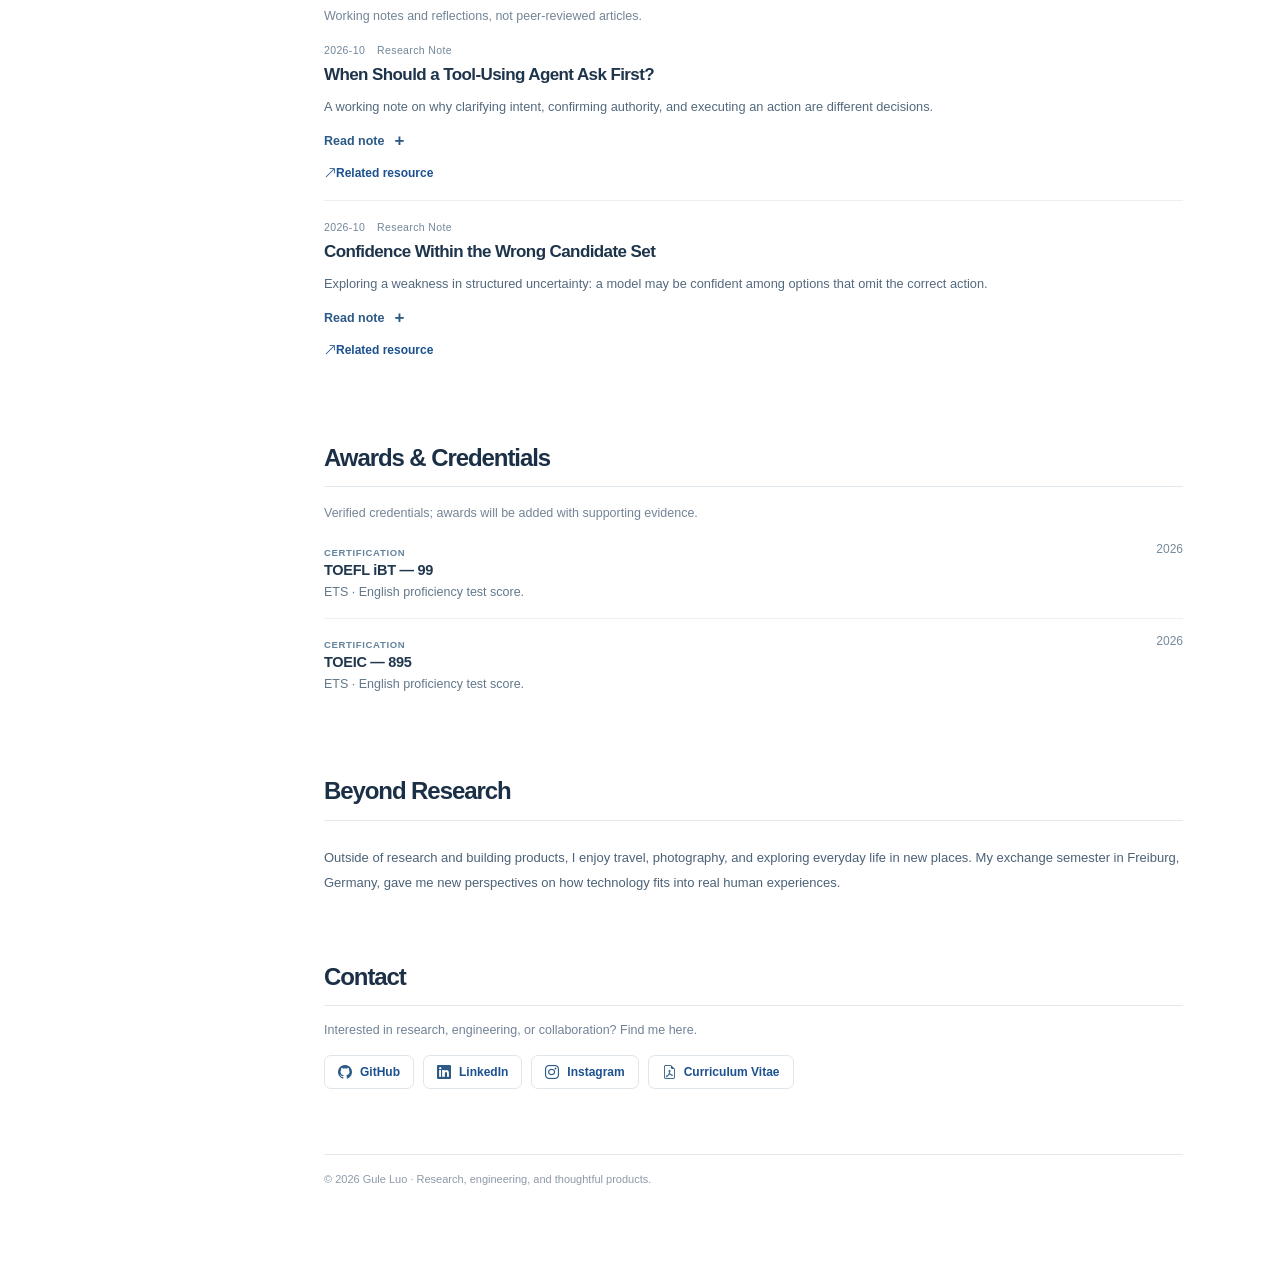
==== commit cd049500: "feat(home): accessible mobile section toggle, pressed language states and loading announcement" ====
--- a/index.html
+++ b/index.html
@@ -1 +1 @@
-<!doctype html><html lang="en"><head><meta charset="utf-8"><meta name="viewport" content="width=device-width,initial-scale=1"><meta name="description" content="Yu-Hsiang Luo — Human-Centered AI, Trustworthy Agents, and AI engineering"><title>Gule Luo | Research & Engineering</title><link rel="stylesheet" href="style.css"><link rel="stylesheet" href="extras.css"><link rel="stylesheet" href="status-badges.css"><link rel="stylesheet" href="https://cdn.jsdelivr.net/npm/bootstrap-icons@1.13.1/font/bootstrap-icons.min.css"></head><body><a class="skip" href="#main">Skip to content</a><header><div class="top"><a class="logo" href="./">Gule Luo</a><nav aria-label="Navigation"><a href="#about" data-i="about">About</a><a href="#research" data-i="research">Research</a><a href="#projects" data-i="projects">Projects</a><a href="#experience" data-i="experience">Experience</a><a href="#education" data-i="education">Education</a><a href="#writing" data-i="writing">Writing</a><a href="#achievements" data-i="achievements">Credentials</a><a href="#news" data-i="news">News</a></nav><div class="language"><button id="english" class="selected" type="button">EN</button><button id="chinese" type="button">中文</button></div></div></header><div class="layout"><aside id="profile" class="sidebar"></aside><main id="main" class="content"><section id="about"></section><section id="research"></section><section id="projects"></section><section id="experience" hidden></section><section id="education"></section><section id="news"></section><section id="writing" hidden></section><section id="achievements" hidden></section><section id="personal" hidden></section><section id="contact"></section><footer id="footer"></footer></main></div><button id="up" class="back" type="button" aria-label="Back to top">↑</button><script src="ui-utils.js" defer></script><script src="site.js" defer></script></body></html>+<!doctype html><html lang="en"><head><meta charset="utf-8"><meta name="viewport" content="width=device-width,initial-scale=1"><meta name="description" content="Yu-Hsiang Luo — Human-Centered AI, Trustworthy Agents, and AI engineering"><title>Gule Luo | Research & Engineering</title><link rel="stylesheet" href="style.css"><link rel="stylesheet" href="extras.css"><link rel="stylesheet" href="status-badges.css"><link rel="stylesheet" href="https://cdn.jsdelivr.net/npm/bootstrap-icons@1.13.1/font/bootstrap-icons.min.css"></head><body><a class="skip" id="skip-link" href="#main">Skip to content</a><header><div class="top"><a class="logo" href="./">Gule Luo</a><button id="nav-toggle" class="nav-toggle" type="button" aria-controls="primary-navigation" aria-expanded="false" aria-label="Open sections"><span id="nav-toggle-label">Sections</span><i class="bi bi-chevron-down" aria-hidden="true"></i></button><nav id="primary-navigation" class="primary-navigation" aria-label="Navigation"><a href="#about" data-i="about">About</a><a href="#research" data-i="research">Research</a><a href="#projects" data-i="projects">Projects</a><a href="#experience" data-i="experience">Experience</a><a href="#education" data-i="education">Education</a><a href="#writing" data-i="writing">Writing</a><a href="#achievements" data-i="achievements">Credentials</a><a href="#news" data-i="news">News</a></nav><div class="language"><button id="english" class="selected" type="button" aria-pressed="true">EN</button><button id="chinese" type="button" aria-pressed="false">中文</button></div></div></header><div class="layout"><aside id="profile" class="sidebar"></aside><main id="main" class="content" tabindex="-1"><div id="site-status" class="site-status" role="status" aria-live="polite">Loading portfolio…</div><section id="about"></section><section id="research"></section><section id="projects"></section><section id="experience" hidden></section><section id="education"></section><section id="news"></section><section id="writing" hidden></section><section id="achievements" hidden></section><section id="personal" hidden></section><section id="contact"></section><footer id="footer"></footer></main></div><button id="up" class="back" type="button" aria-label="Back to top">↑</button><script src="ui-utils.js" defer></script><script src="site.js" defer></script></body></html>
--- a/extras.css
+++ b/extras.css
@@ -53,3 +53,31 @@
 
 .cover.has-image{padding:0}
 .cover.has-image img{width:100%;height:100%;object-fit:cover}
+
+
+/* Homepage portfolio archive link: blends with existing typographic cards. */
+.work h3 .case-title-link{color:#21374d;text-decoration:none}
+.work h3 .case-title-link:hover{color:#1c518f;text-decoration:underline;text-underline-offset:3px}
+.archive-more{margin-top:18px;font-size:12.5px;font-weight:650}
+.archive-more a{display:inline-flex;align-items:center;gap:8px;color:#1c518f}
+.archive-more .bi{font-size:13px}
+
+
+/* Research diagrams are original schematics, not cropped pseudo-screenshots. */
+.cover.has-diagram{background:#f8fafc;border-color:#e3ebf2;padding:8px}
+.cover.has-diagram img{width:100%;height:100%;object-fit:contain;background:white;border-radius:3px}
+.case-cover figcaption{margin:10px 14px 13px;color:#60778c;font-size:11.5px;line-height:1.7}
+.case-cover figcaption .bi{font-size:13px;margin-right:5px}
+
+
+.cover.has-image{position:relative}
+.media-proof-label{position:absolute;left:9px;bottom:9px;max-width:calc(100% - 18px);font-size:10px;font-weight:700;line-height:1.45;color:#36536e;background:#fffef9f2;border:1px solid #e2e9ed;padding:4px 7px;border-radius:4px;white-space:normal;box-shadow:0 1px 4px #172d4712}
+
+/* Small-screen CV link should not break across lines on static project pages. */
+@media(max-width:680px){.sidebar .profile-quicklink{grid-column:1 / -1;white-space:nowrap;width:fit-content;margin-top:12px}}
+
+/* Source-verified mobile QA screenshots: three real screens, no generated device mockups. */
+.cover.has-phone-layout{padding:10px;background:#f0eff5;justify-content:center;align-items:stretch}
+.cover.has-phone-layout .cover-phone-strip{display:grid;grid-template-columns:repeat(3,minmax(0,1fr));gap:7px;width:100%;height:100%;align-items:center;justify-content:center;min-height:0}
+.cover.has-phone-layout .cover-phone-strip .phone-shot{display:block;width:100%;height:100%;min-width:0;object-fit:contain;object-position:center;border-radius:5px;box-shadow:0 1px 5px #1d2d3b24}
+.cover.has-phone-layout .media-proof-label{font-size:9px;bottom:6px;left:6px;padding:3px 5px}
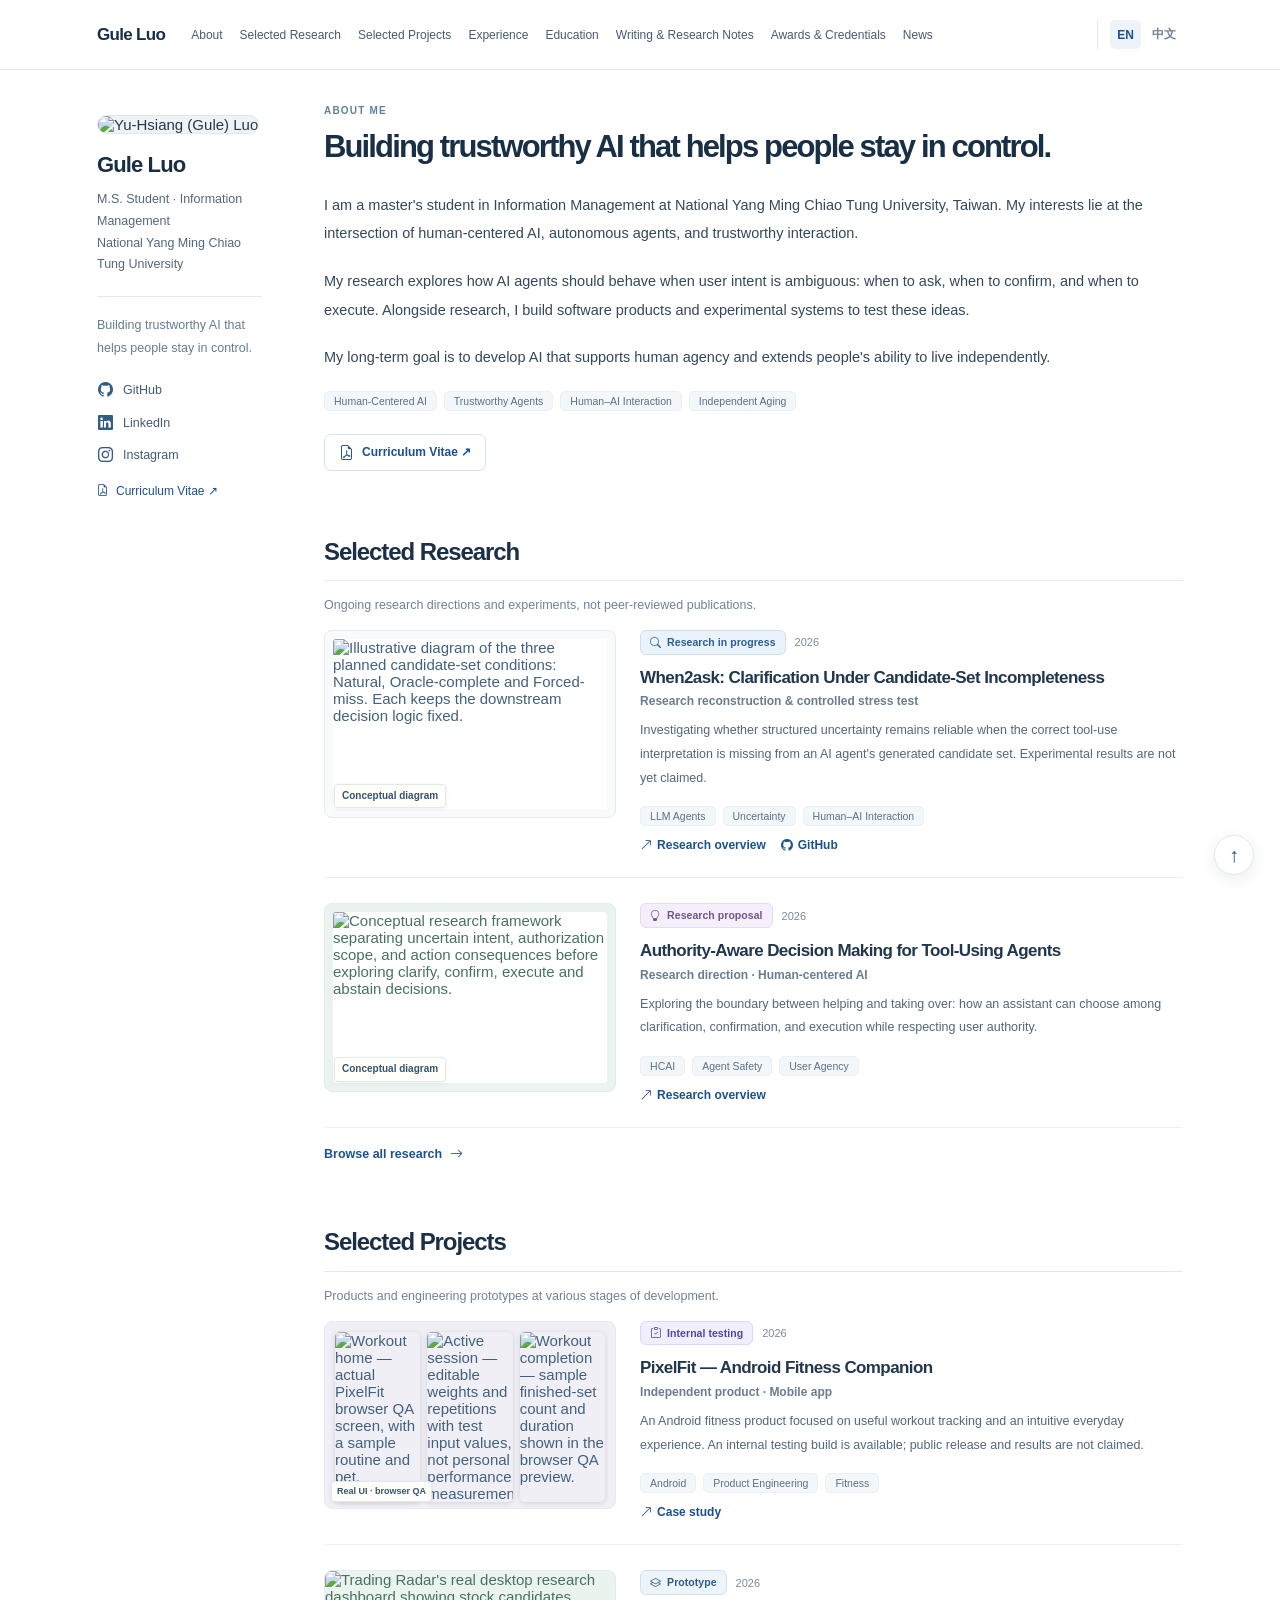
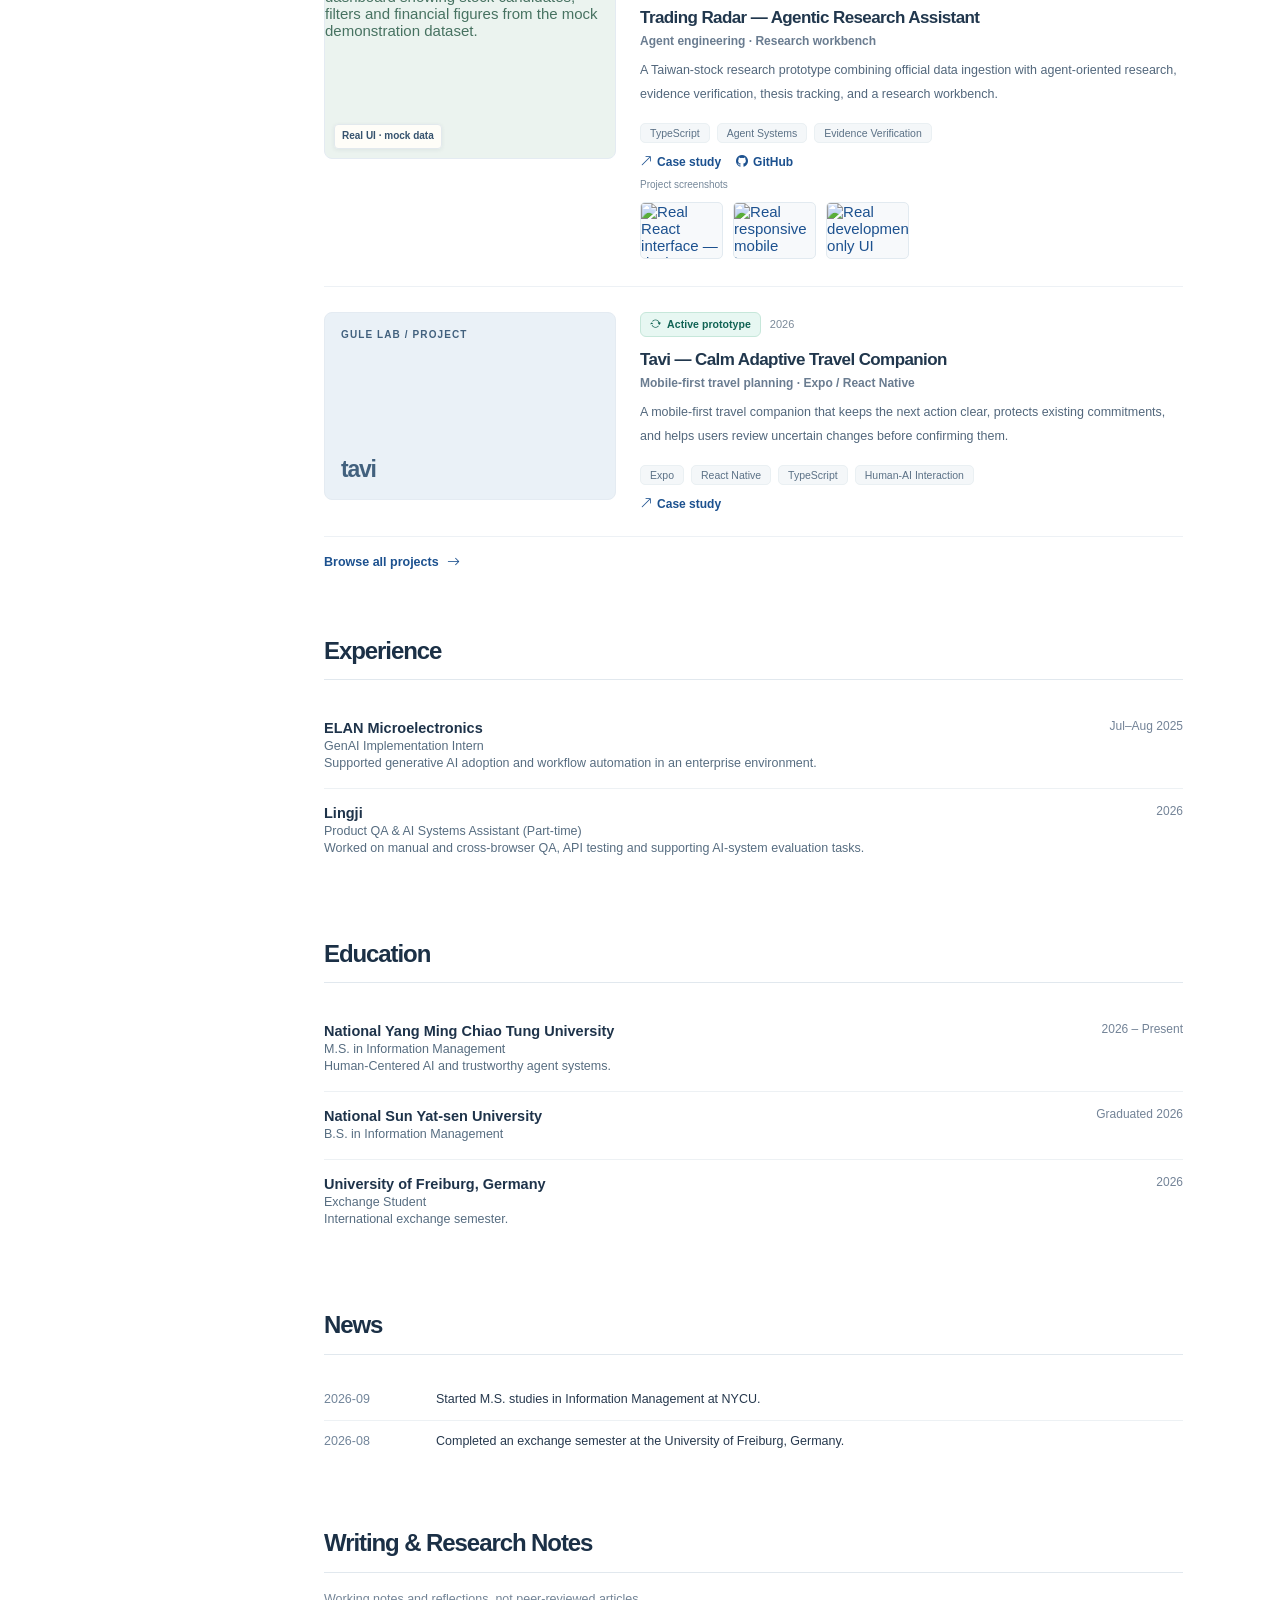
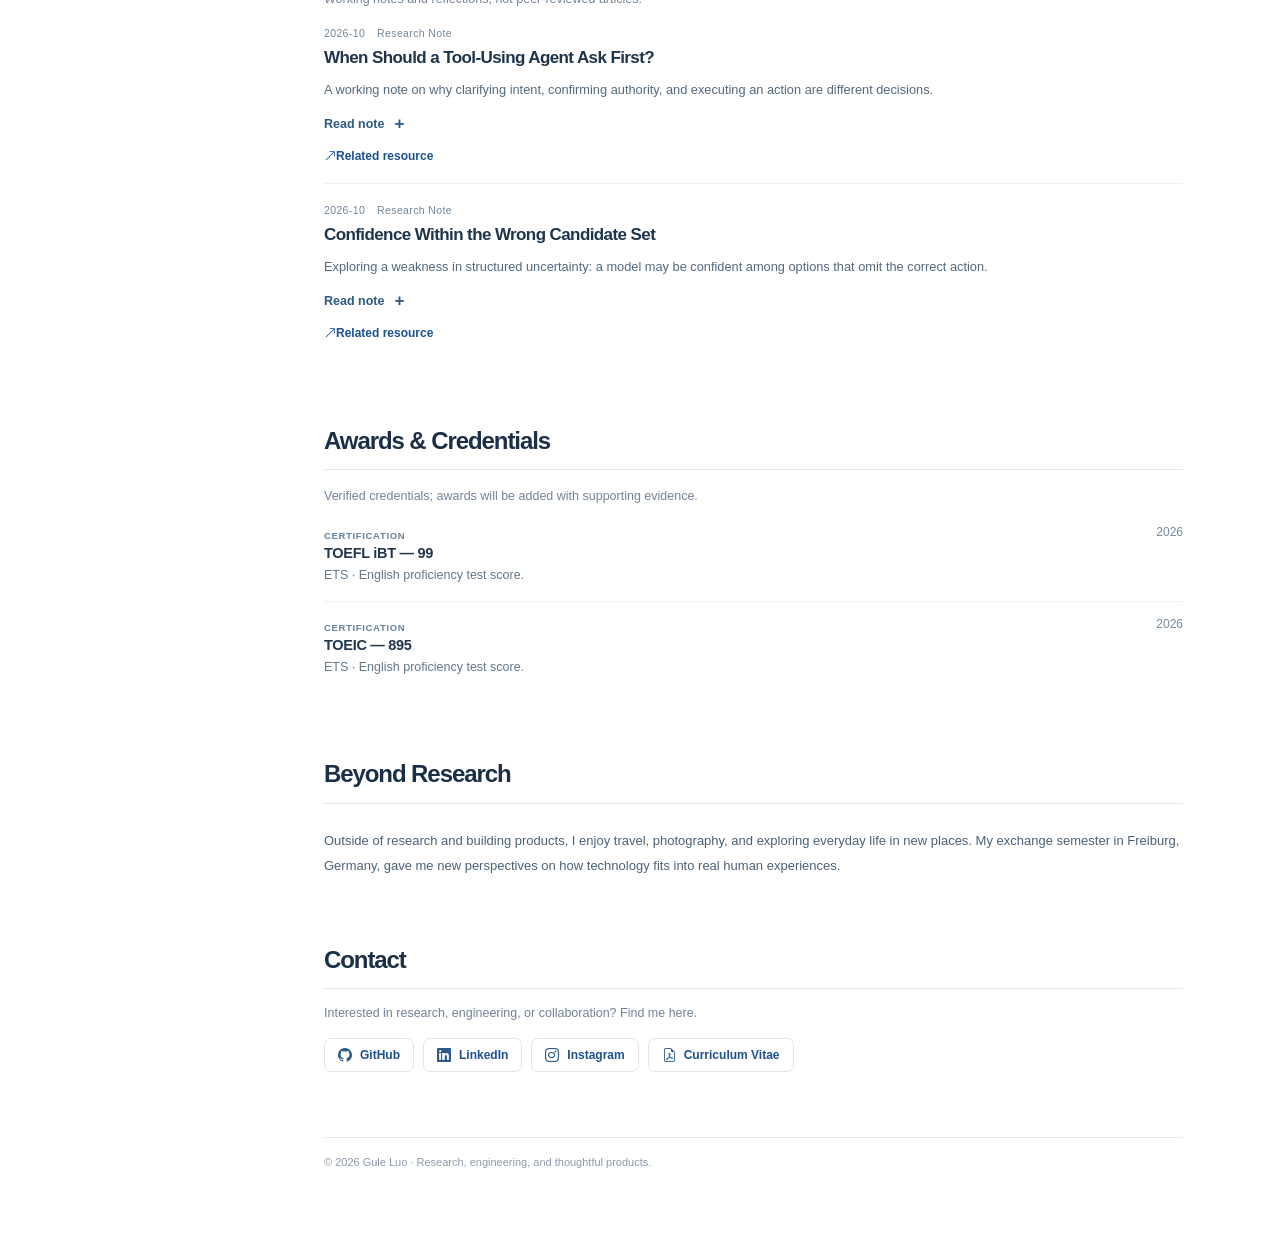
==== commit 8bb062ed: "fix(ui): scope homepage-only mobile header changes without affecting research/project pages" ====
--- a/index.html
+++ b/index.html
@@ -1 +1 @@
-<!doctype html><html lang="en"><head><meta charset="utf-8"><meta name="viewport" content="width=device-width,initial-scale=1"><meta name="description" content="Yu-Hsiang Luo — Human-Centered AI, Trustworthy Agents, and AI engineering"><title>Gule Luo | Research & Engineering</title><link rel="stylesheet" href="style.css"><link rel="stylesheet" href="extras.css"><link rel="stylesheet" href="status-badges.css"><link rel="stylesheet" href="https://cdn.jsdelivr.net/npm/bootstrap-icons@1.13.1/font/bootstrap-icons.min.css"></head><body><a class="skip" id="skip-link" href="#main">Skip to content</a><header><div class="top"><a class="logo" href="./">Gule Luo</a><button id="nav-toggle" class="nav-toggle" type="button" aria-controls="primary-navigation" aria-expanded="false" aria-label="Open sections"><span id="nav-toggle-label">Sections</span><i class="bi bi-chevron-down" aria-hidden="true"></i></button><nav id="primary-navigation" class="primary-navigation" aria-label="Navigation"><a href="#about" data-i="about">About</a><a href="#research" data-i="research">Research</a><a href="#projects" data-i="projects">Projects</a><a href="#experience" data-i="experience">Experience</a><a href="#education" data-i="education">Education</a><a href="#writing" data-i="writing">Writing</a><a href="#achievements" data-i="achievements">Credentials</a><a href="#news" data-i="news">News</a></nav><div class="language"><button id="english" class="selected" type="button" aria-pressed="true">EN</button><button id="chinese" type="button" aria-pressed="false">中文</button></div></div></header><div class="layout"><aside id="profile" class="sidebar"></aside><main id="main" class="content" tabindex="-1"><div id="site-status" class="site-status" role="status" aria-live="polite">Loading portfolio…</div><section id="about"></section><section id="research"></section><section id="projects"></section><section id="experience" hidden></section><section id="education"></section><section id="news"></section><section id="writing" hidden></section><section id="achievements" hidden></section><section id="personal" hidden></section><section id="contact"></section><footer id="footer"></footer></main></div><button id="up" class="back" type="button" aria-label="Back to top">↑</button><script src="ui-utils.js" defer></script><script src="site.js" defer></script></body></html>+<!doctype html><html class="homepage-root" lang="en"><head><meta charset="utf-8"><meta name="viewport" content="width=device-width,initial-scale=1"><meta name="description" content="Yu-Hsiang Luo — Human-Centered AI, Trustworthy Agents, and AI engineering"><title>Gule Luo | Research & Engineering</title><link rel="stylesheet" href="style.css"><link rel="stylesheet" href="extras.css"><link rel="stylesheet" href="status-badges.css"><link rel="stylesheet" href="https://cdn.jsdelivr.net/npm/bootstrap-icons@1.13.1/font/bootstrap-icons.min.css"></head><body class="home-page"><a class="skip" id="skip-link" href="#main">Skip to content</a><header><div class="top"><a class="logo" href="./">Gule Luo</a><button id="nav-toggle" class="nav-toggle" type="button" aria-controls="primary-navigation" aria-expanded="false" aria-label="Open sections"><span id="nav-toggle-label">Sections</span><i class="bi bi-chevron-down" aria-hidden="true"></i></button><nav id="primary-navigation" class="primary-navigation" aria-label="Navigation"><a href="#about" data-i="about">About</a><a href="#research" data-i="research">Research</a><a href="#projects" data-i="projects">Projects</a><a href="#experience" data-i="experience">Experience</a><a href="#education" data-i="education">Education</a><a href="#writing" data-i="writing">Writing</a><a href="#achievements" data-i="achievements">Credentials</a><a href="#news" data-i="news">News</a></nav><div class="language"><button id="english" class="selected" type="button" aria-pressed="true">EN</button><button id="chinese" type="button" aria-pressed="false">中文</button></div></div></header><div class="layout"><aside id="profile" class="sidebar"></aside><main id="main" class="content" tabindex="-1"><div id="site-status" class="site-status" role="status" aria-live="polite">Loading portfolio…</div><section id="about"></section><section id="research"></section><section id="projects"></section><section id="experience" hidden></section><section id="education"></section><section id="news"></section><section id="writing" hidden></section><section id="achievements" hidden></section><section id="personal" hidden></section><section id="contact"></section><footer id="footer"></footer></main></div><button id="up" class="back" type="button" aria-label="Back to top">↑</button><script src="ui-utils.js" defer></script><script src="site.js" defer></script></body></html>
--- a/extras.css
+++ b/extras.css
@@ -81,3 +81,38 @@
 .cover.has-phone-layout .cover-phone-strip{display:grid;grid-template-columns:repeat(3,minmax(0,1fr));gap:7px;width:100%;height:100%;align-items:center;justify-content:center;min-height:0}
 .cover.has-phone-layout .cover-phone-strip .phone-shot{display:block;width:100%;height:100%;min-width:0;object-fit:contain;object-position:center;border-radius:5px;box-shadow:0 1px 5px #1d2d3b24}
 .cover.has-phone-layout .media-proof-label{font-size:9px;bottom:6px;left:6px;padding:3px 5px}
+
+/* Phase 9: restrained, fully reachable navigation on narrow screens. */
+.nav-toggle{display:none;align-items:center;justify-content:center;gap:7px;white-space:nowrap;border:1px solid #dce6ee;color:#27475f;background:#fff;border-radius:7px;padding:0 11px;min-height:40px;font-size:12px;font-weight:700}
+.nav-toggle .bi{font-size:12px;transition:transform .17s ease}
+.nav-toggle[aria-expanded="true"] .bi{transform:rotate(180deg)}
+.site-status{color:#536d85;border-left:2px solid #cddde9;padding:13px 17px;margin:8px 0 26px;font-size:13px;line-height:1.8}
+.site-status strong{display:block;color:#24415c;font-size:13px}
+.site-status p{margin:4px 0 10px}
+.site-status-links{display:flex;gap:18px;flex-wrap:wrap;font-size:12.5px;font-weight:700}
+.site-status-links a{color:#1c518f}
+.language button[aria-pressed="true"]{background:#edf3f9;color:#1c518f}
+@media(max-width:680px){
+  html{scroll-padding-top:82px}
+  header{height:62px}
+  .top{position:relative;min-height:62px;height:62px;flex-wrap:nowrap;align-items:center;padding:0 15px;gap:8px}
+  .logo{flex:1;min-width:0;font-size:16px;overflow:hidden;text-overflow:ellipsis}
+  .nav-toggle{display:inline-flex;order:2;flex:none}
+  .language{order:3;flex:none;gap:1px;padding-left:0;border-left:0}
+  .language button{min-width:36px;min-height:40px;padding:6px 5px}
+  .primary-navigation{
+    position:absolute;top:calc(100% + 7px);left:15px;right:15px;z-index:45;
+    display:grid;grid-template-columns:1fr;order:4;flex:none;width:auto;height:auto;
+    max-height:calc(100dvh - 90px);overflow-y:auto;overflow-x:hidden;
+    padding:6px;margin:0;gap:0;
+    border:1px solid #dfe8ef;border-radius:8px;background:#fff;
+    box-shadow:0 10px 28px #17314a18;
+    visibility:hidden;opacity:0;pointer-events:none;transform:translateY(-5px);
+    scrollbar-width:thin;
+  }
+  .primary-navigation[data-open="true"]{visibility:visible;opacity:1;pointer-events:auto;transform:translateY(0)}
+  .primary-navigation a{font-size:13px;color:#34516b;padding:11px 12px;min-height:43px;display:flex;align-items:center;border-radius:5px}
+  .primary-navigation a:hover,.primary-navigation a:focus-visible{background:#f2f6f9;color:#164975;text-decoration:none}
+  section{scroll-margin-top:82px}
+}
+@media(prefers-reduced-motion:reduce){.nav-toggle .bi,.primary-navigation{transition:none}}
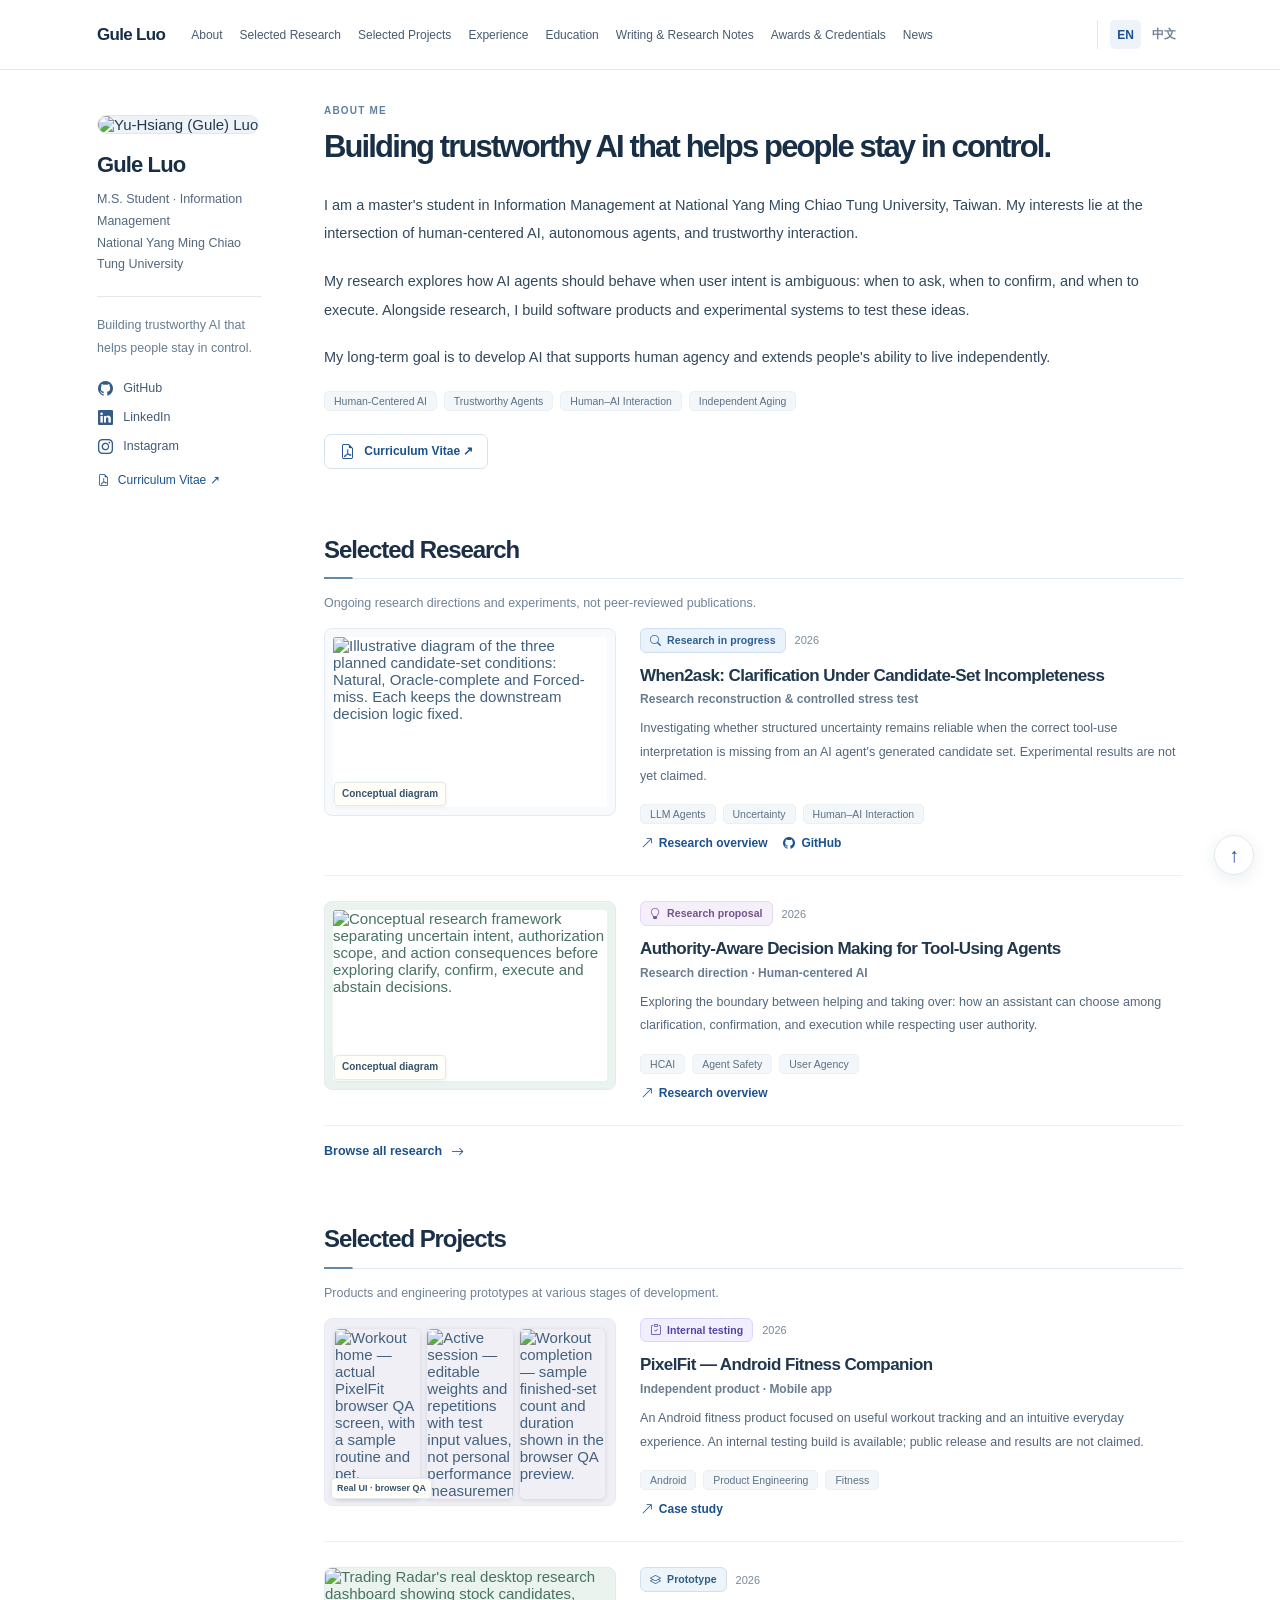
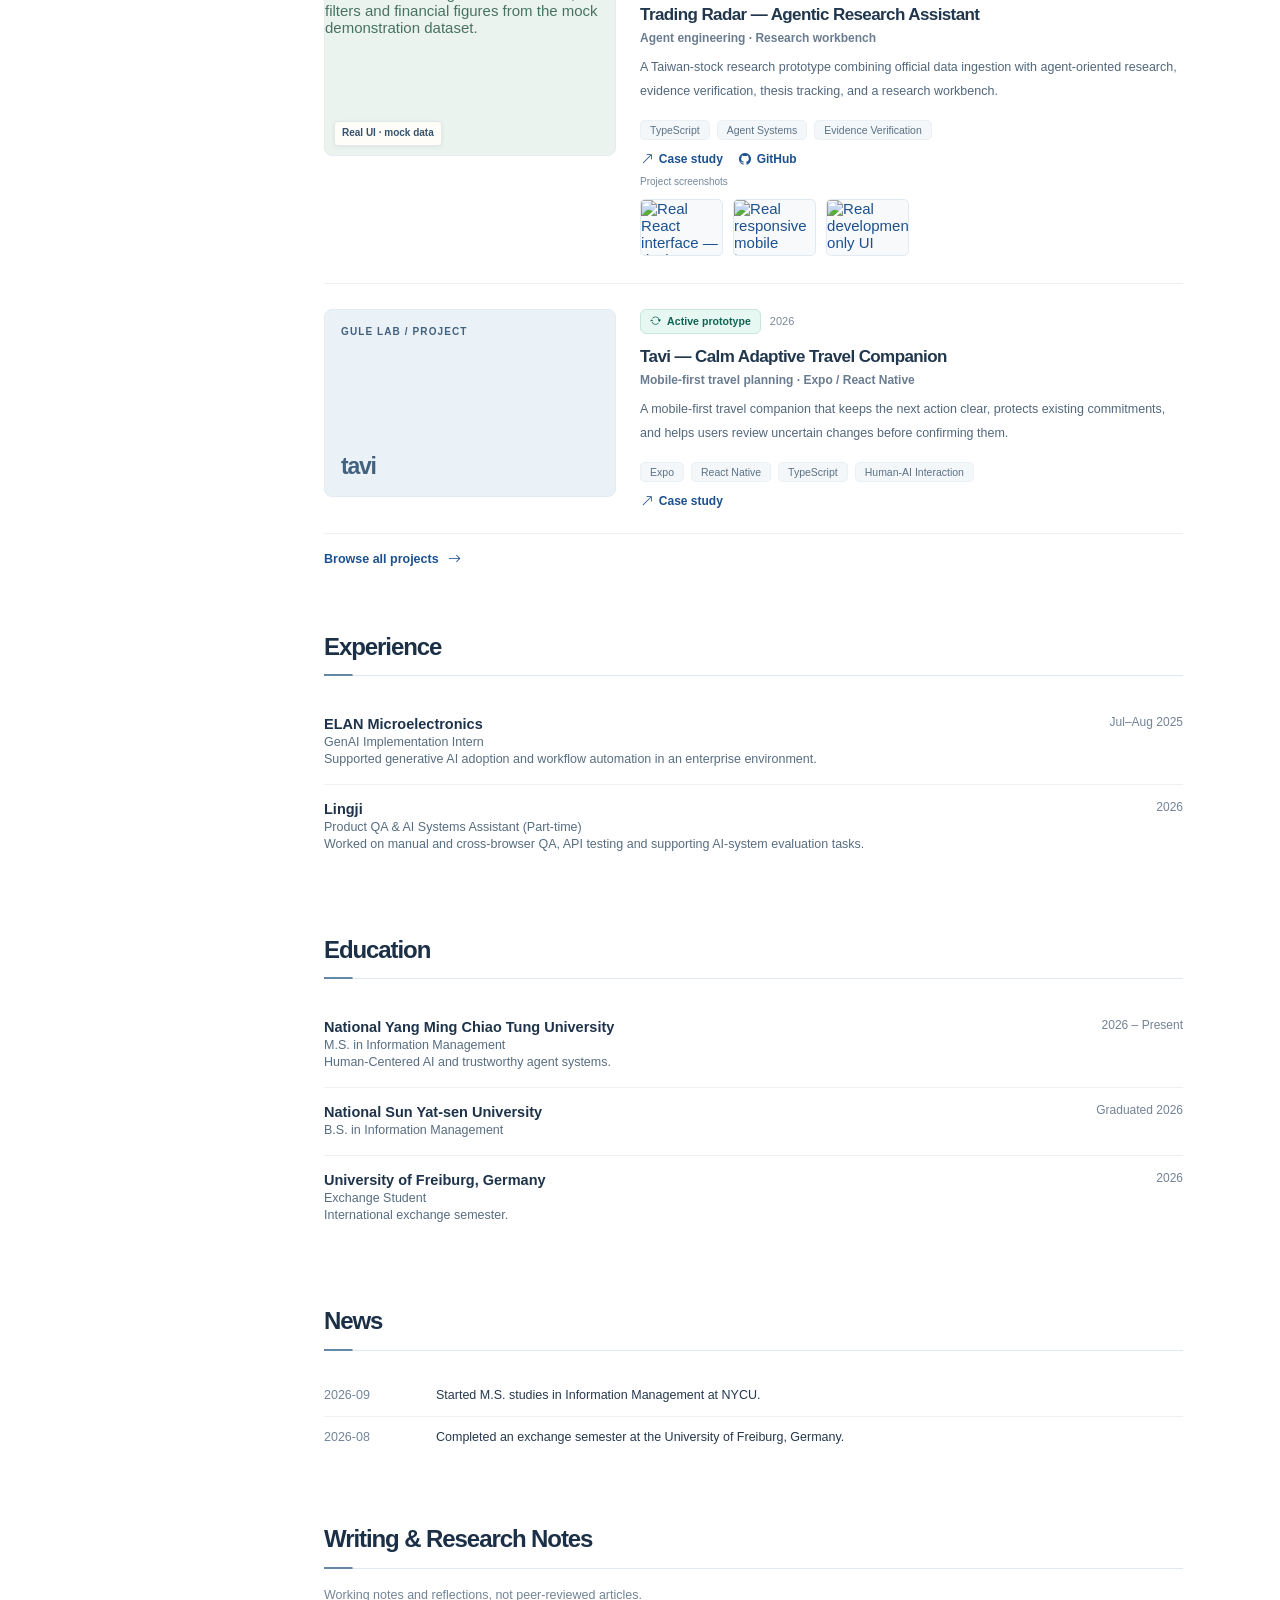
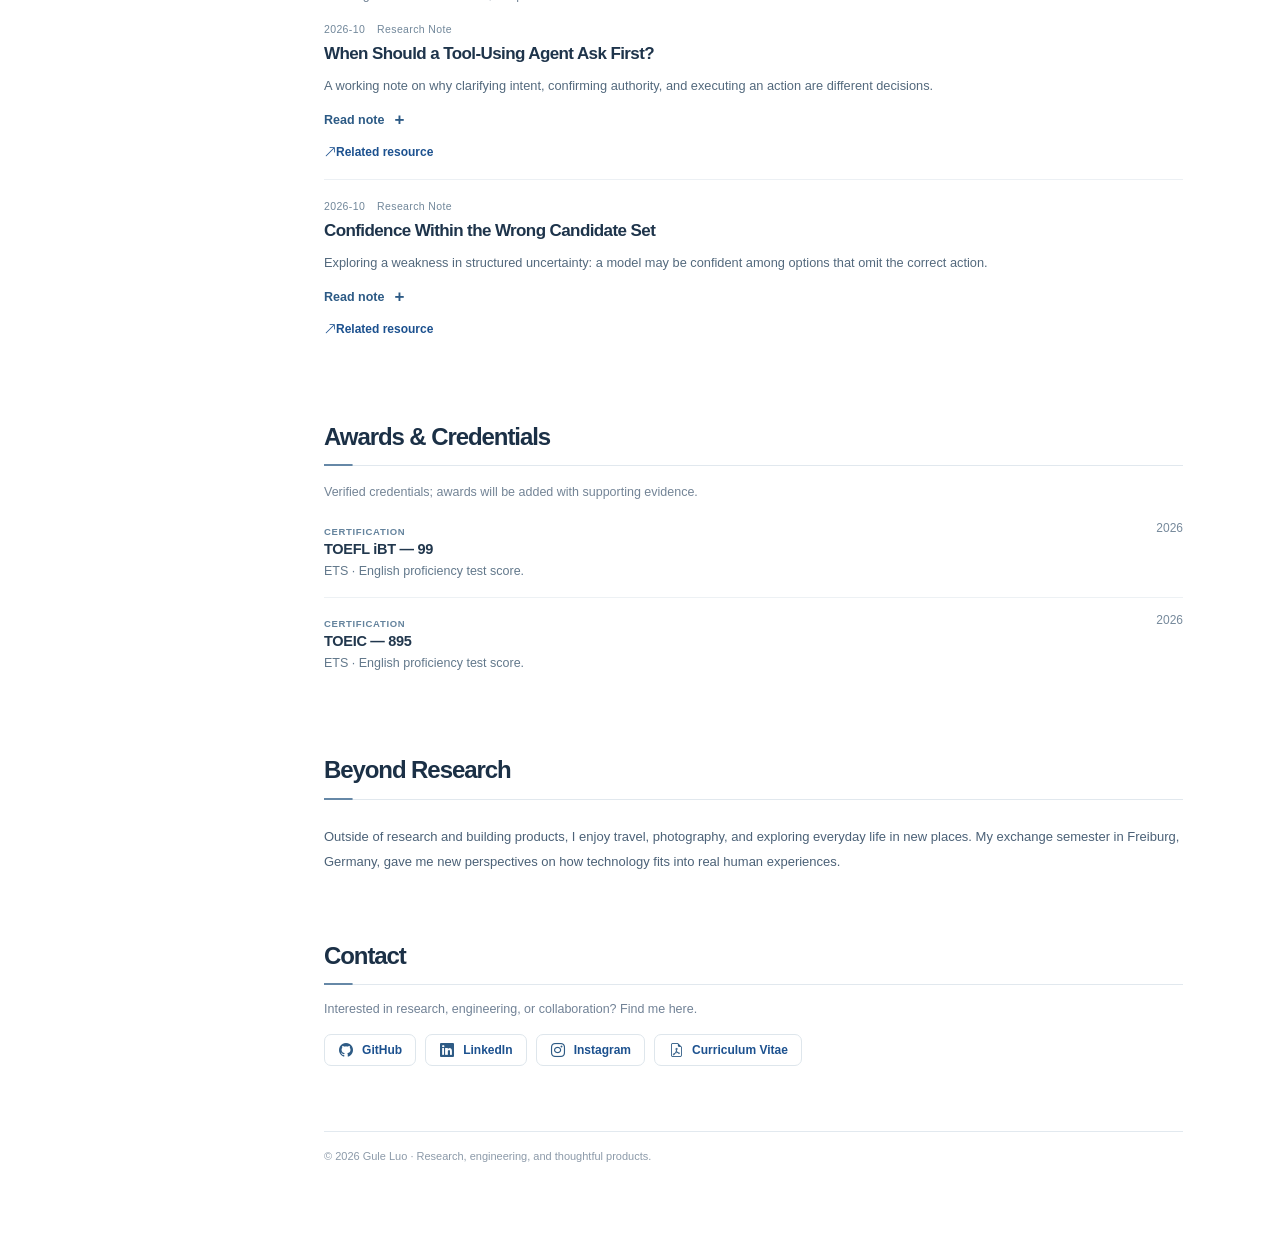
==== commit bdbb67a5: "perf: warm connection for known profile and icon origins" ====
--- a/index.html
+++ b/index.html
@@ -1 +1 @@
-<!doctype html><html class="homepage-root" lang="en"><head><meta charset="utf-8"><meta name="viewport" content="width=device-width,initial-scale=1"><meta name="description" content="Yu-Hsiang Luo — Human-Centered AI, Trustworthy Agents, and AI engineering"><title>Gule Luo | Research & Engineering</title><link rel="stylesheet" href="style.css"><link rel="stylesheet" href="extras.css"><link rel="stylesheet" href="status-badges.css"><link rel="stylesheet" href="https://cdn.jsdelivr.net/npm/bootstrap-icons@1.13.1/font/bootstrap-icons.min.css"></head><body class="home-page"><a class="skip" id="skip-link" href="#main">Skip to content</a><header><div class="top"><a class="logo" href="./">Gule Luo</a><button id="nav-toggle" class="nav-toggle" type="button" aria-controls="primary-navigation" aria-expanded="false" aria-label="Open sections"><span id="nav-toggle-label">Sections</span><i class="bi bi-chevron-down" aria-hidden="true"></i></button><nav id="primary-navigation" class="primary-navigation" aria-label="Navigation"><a href="#about" data-i="about">About</a><a href="#research" data-i="research">Research</a><a href="#projects" data-i="projects">Projects</a><a href="#experience" data-i="experience">Experience</a><a href="#education" data-i="education">Education</a><a href="#writing" data-i="writing">Writing</a><a href="#achievements" data-i="achievements">Credentials</a><a href="#news" data-i="news">News</a></nav><div class="language"><button id="english" class="selected" type="button" aria-pressed="true">EN</button><button id="chinese" type="button" aria-pressed="false">中文</button></div></div></header><div class="layout"><aside id="profile" class="sidebar"></aside><main id="main" class="content" tabindex="-1"><div id="site-status" class="site-status" role="status" aria-live="polite">Loading portfolio…</div><section id="about"></section><section id="research"></section><section id="projects"></section><section id="experience" hidden></section><section id="education"></section><section id="news"></section><section id="writing" hidden></section><section id="achievements" hidden></section><section id="personal" hidden></section><section id="contact"></section><footer id="footer"></footer></main></div><button id="up" class="back" type="button" aria-label="Back to top">↑</button><script src="ui-utils.js" defer></script><script src="site.js" defer></script></body></html>+<!doctype html><html class="homepage-root" lang="en"><head><meta charset="utf-8"><meta name="viewport" content="width=device-width,initial-scale=1"><meta name="description" content="Yu-Hsiang Luo — Human-Centered AI, Trustworthy Agents, and AI engineering"><title>Gule Luo | Research & Engineering</title><link rel="stylesheet" href="style.css"><link rel="stylesheet" href="extras.css"><link rel="stylesheet" href="status-badges.css"><link rel="preconnect" href="https://cdn.jsdelivr.net" crossorigin><link rel="preconnect" href="https://avatars.githubusercontent.com" crossorigin><link rel="stylesheet" href="https://cdn.jsdelivr.net/npm/bootstrap-icons@1.13.1/font/bootstrap-icons.min.css"></head><body class="home-page"><a class="skip" id="skip-link" href="#main">Skip to content</a><header><div class="top"><a class="logo" href="./">Gule Luo</a><button id="nav-toggle" class="nav-toggle" type="button" aria-controls="primary-navigation" aria-expanded="false" aria-label="Open sections"><span id="nav-toggle-label">Sections</span><i class="bi bi-chevron-down" aria-hidden="true"></i></button><nav id="primary-navigation" class="primary-navigation" aria-label="Navigation"><a href="#about" data-i="about">About</a><a href="#research" data-i="research">Research</a><a href="#projects" data-i="projects">Projects</a><a href="#experience" data-i="experience">Experience</a><a href="#education" data-i="education">Education</a><a href="#writing" data-i="writing">Writing</a><a href="#achievements" data-i="achievements">Credentials</a><a href="#news" data-i="news">News</a></nav><div class="language"><button id="english" class="selected" type="button" aria-pressed="true">EN</button><button id="chinese" type="button" aria-pressed="false">中文</button></div></div></header><div class="layout"><aside id="profile" class="sidebar"></aside><main id="main" class="content" tabindex="-1"><div id="site-status" class="site-status" role="status" aria-live="polite">Loading portfolio…</div><section id="about"></section><section id="research"></section><section id="projects"></section><section id="experience" hidden></section><section id="education"></section><section id="news"></section><section id="writing" hidden></section><section id="achievements" hidden></section><section id="personal" hidden></section><section id="contact"></section><footer id="footer"></footer></main></div><button id="up" class="back" type="button" aria-label="Back to top">↑</button><script src="ui-utils.js" defer></script><script src="site.js" defer></script></body></html>
--- a/extras.css
+++ b/extras.css
@@ -93,14 +93,14 @@
 .site-status-links a{color:#1c518f}
 .language button[aria-pressed="true"]{background:#edf3f9;color:#1c518f}
 @media(max-width:680px){
-  html{scroll-padding-top:82px}
-  header{height:62px}
-  .top{position:relative;min-height:62px;height:62px;flex-wrap:nowrap;align-items:center;padding:0 15px;gap:8px}
-  .logo{flex:1;min-width:0;font-size:16px;overflow:hidden;text-overflow:ellipsis}
-  .nav-toggle{display:inline-flex;order:2;flex:none}
-  .language{order:3;flex:none;gap:1px;padding-left:0;border-left:0}
-  .language button{min-width:36px;min-height:40px;padding:6px 5px}
-  .primary-navigation{
+  html.homepage-root{scroll-padding-top:82px}
+  .home-page header{height:62px}
+  .home-page .top{position:relative;min-height:62px;height:62px;flex-wrap:nowrap;align-items:center;padding:0 15px;gap:8px}
+  .home-page .logo{flex:1;min-width:0;font-size:16px;overflow:hidden;text-overflow:ellipsis}
+  .home-page .nav-toggle{display:inline-flex;order:2;flex:none}
+  .home-page .language{order:3;flex:none;gap:1px;padding-left:0;border-left:0}
+  .home-page .language button{min-width:36px;min-height:40px;padding:6px 5px}
+  .home-page .primary-navigation{
     position:absolute;top:calc(100% + 7px);left:15px;right:15px;z-index:45;
     display:grid;grid-template-columns:1fr;order:4;flex:none;width:auto;height:auto;
     max-height:calc(100dvh - 90px);overflow-y:auto;overflow-x:hidden;
@@ -110,9 +110,114 @@
     visibility:hidden;opacity:0;pointer-events:none;transform:translateY(-5px);
     scrollbar-width:thin;
   }
-  .primary-navigation[data-open="true"]{visibility:visible;opacity:1;pointer-events:auto;transform:translateY(0)}
-  .primary-navigation a{font-size:13px;color:#34516b;padding:11px 12px;min-height:43px;display:flex;align-items:center;border-radius:5px}
-  .primary-navigation a:hover,.primary-navigation a:focus-visible{background:#f2f6f9;color:#164975;text-decoration:none}
-  section{scroll-margin-top:82px}
+  .home-page .primary-navigation[data-open="true"]{visibility:visible;opacity:1;pointer-events:auto;transform:translateY(0)}
+  .home-page .primary-navigation a{font-size:13px;color:#34516b;padding:11px 12px;min-height:43px;display:flex;align-items:center;border-radius:5px}
+  .home-page .primary-navigation a:hover,.home-page .primary-navigation a:focus-visible{background:#f2f6f9;color:#164975;text-decoration:none}
+  .home-page section{scroll-margin-top:82px}
 }
 @media(prefers-reduced-motion:reduce){.nav-toggle .bi,.primary-navigation{transition:none}}
+
+
+/* Phase 13: quiet editorial icon rhythm and micro-interactions.
+   Keep meaningful labels visible; icons remain supplementary. */
+:root {
+  --editorial-motion-fast: 160ms;
+  --editorial-motion-ease: cubic-bezier(.22, 1, .36, 1);
+}
+.socials a .bi,
+.contactlinks a .bi,
+.cv-link .bi,
+.profile-quicklink .bi,
+.archive-more a .bi,
+.section-link .bi,
+.work-extra-links a .bi {
+  display: inline-flex;
+  align-items: center;
+  justify-content: center;
+  flex: 0 0 1.15em;
+  width: 1.15em;
+  line-height: 1;
+  text-align: center;
+  vertical-align: -0.08em;
+}
+.socials a,
+.contactlinks a,
+.cv-link,
+.profile-quicklink,
+.archive-more a,
+.section-link,
+.work-extra-links a {
+  transition: color var(--editorial-motion-fast) ease,
+              background-color var(--editorial-motion-fast) ease,
+              border-color var(--editorial-motion-fast) ease;
+}
+.socials a .bi,
+.contactlinks a .bi,
+.cv-link .bi,
+.profile-quicklink .bi,
+.archive-more a .bi,
+.section-link .bi,
+.work-extra-links a .bi {
+  transition: transform var(--editorial-motion-fast) var(--editorial-motion-ease);
+}
+@media (hover:hover) and (pointer:fine) {
+  .socials a:hover .bi,
+  .contactlinks a:hover .bi,
+  .cv-link:hover .bi,
+  .profile-quicklink:hover .bi,
+  .archive-more a:hover .bi,
+  .section-link:hover .bi,
+  .work-extra-links a:hover .bi {
+    transform: translate(2px, -1px);
+  }
+}
+@media (prefers-reduced-motion:reduce) {
+  .socials a,
+  .contactlinks a,
+  .cv-link,
+  .profile-quicklink,
+  .archive-more a,
+  .section-link,
+  .work-extra-links a,
+  .socials a .bi,
+  .contactlinks a .bi,
+  .cv-link .bi,
+  .profile-quicklink .bi,
+  .archive-more a .bi,
+  .section-link .bi,
+  .work-extra-links a .bi {
+    transition: none !important;
+    transform: none !important;
+  }
+}
+
+
+/* Phase 13 follow-up: an editorial accent grows along the existing heading rule.
+   No extra markup, layout shift, or motion on touch/reduced-motion devices. */
+.home-page .content > section > h2 {
+  position: relative;
+}
+.home-page .content > section > h2::after {
+  content: '';
+  position: absolute;
+  left: 0;
+  bottom: -1px;
+  width: 68px;
+  height: 2px;
+  background: #6688a7;
+  transform: scaleX(.42);
+  transform-origin: left center;
+  transition: transform 240ms cubic-bezier(.22, 1, .36, 1);
+  pointer-events: none;
+}
+@media (hover:hover) and (pointer:fine) {
+  .home-page .content > section:hover > h2::after,
+  .home-page .content > section:focus-within > h2::after {
+    transform: scaleX(1);
+  }
+}
+@media (prefers-reduced-motion:reduce) {
+  .home-page .content > section > h2::after {
+    transition: none;
+  }
+}
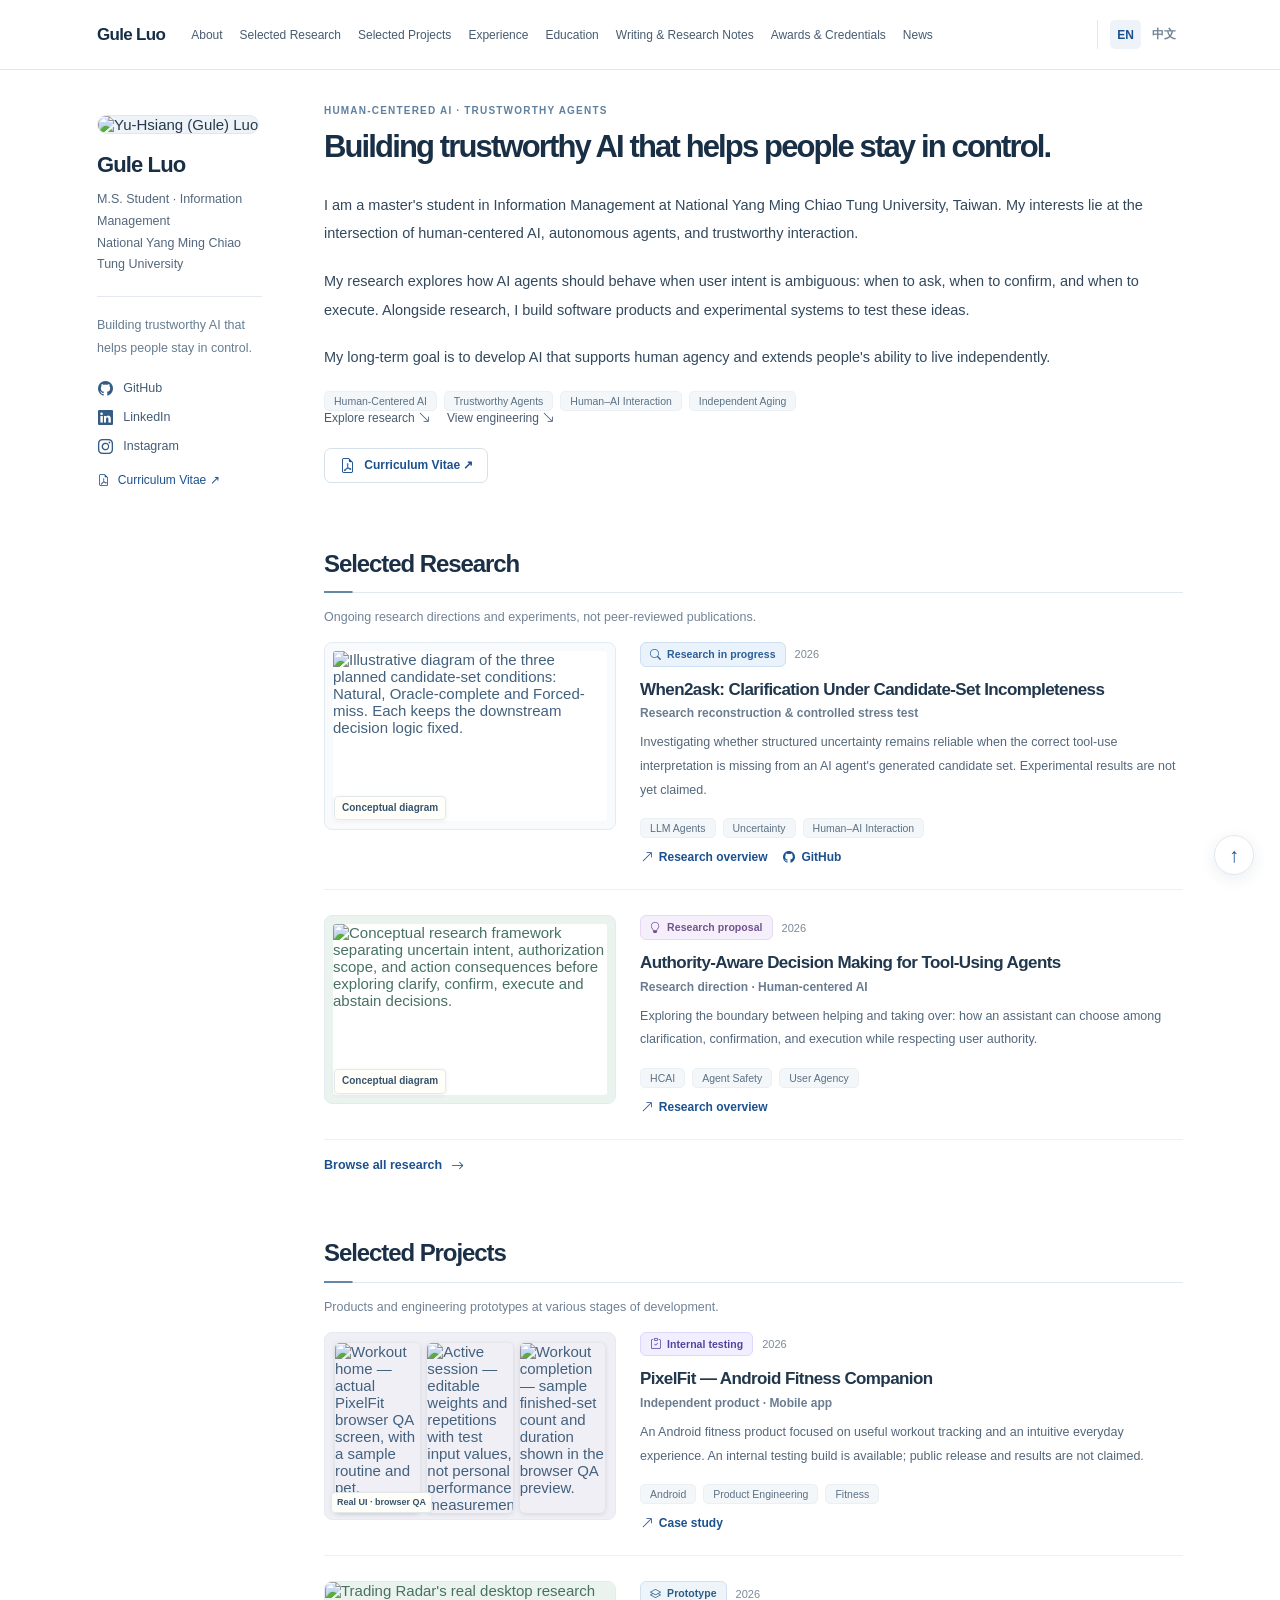
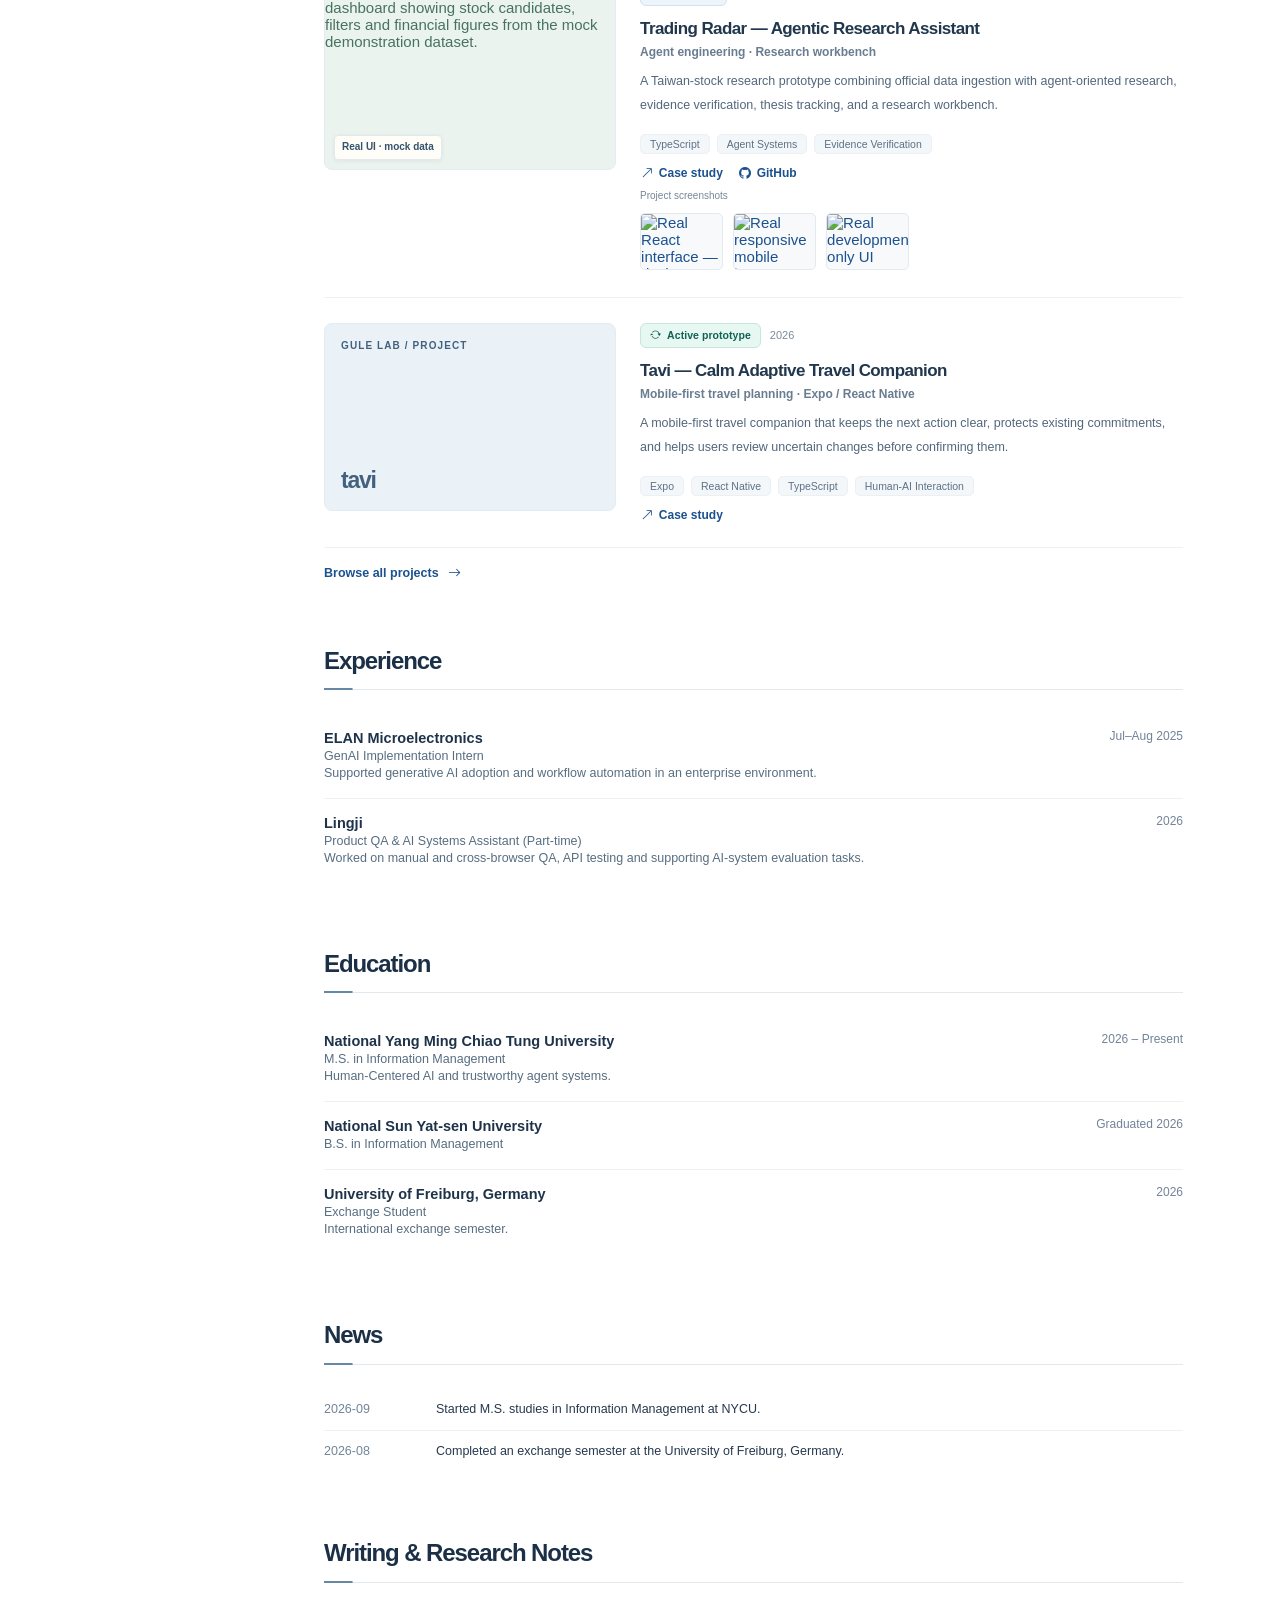
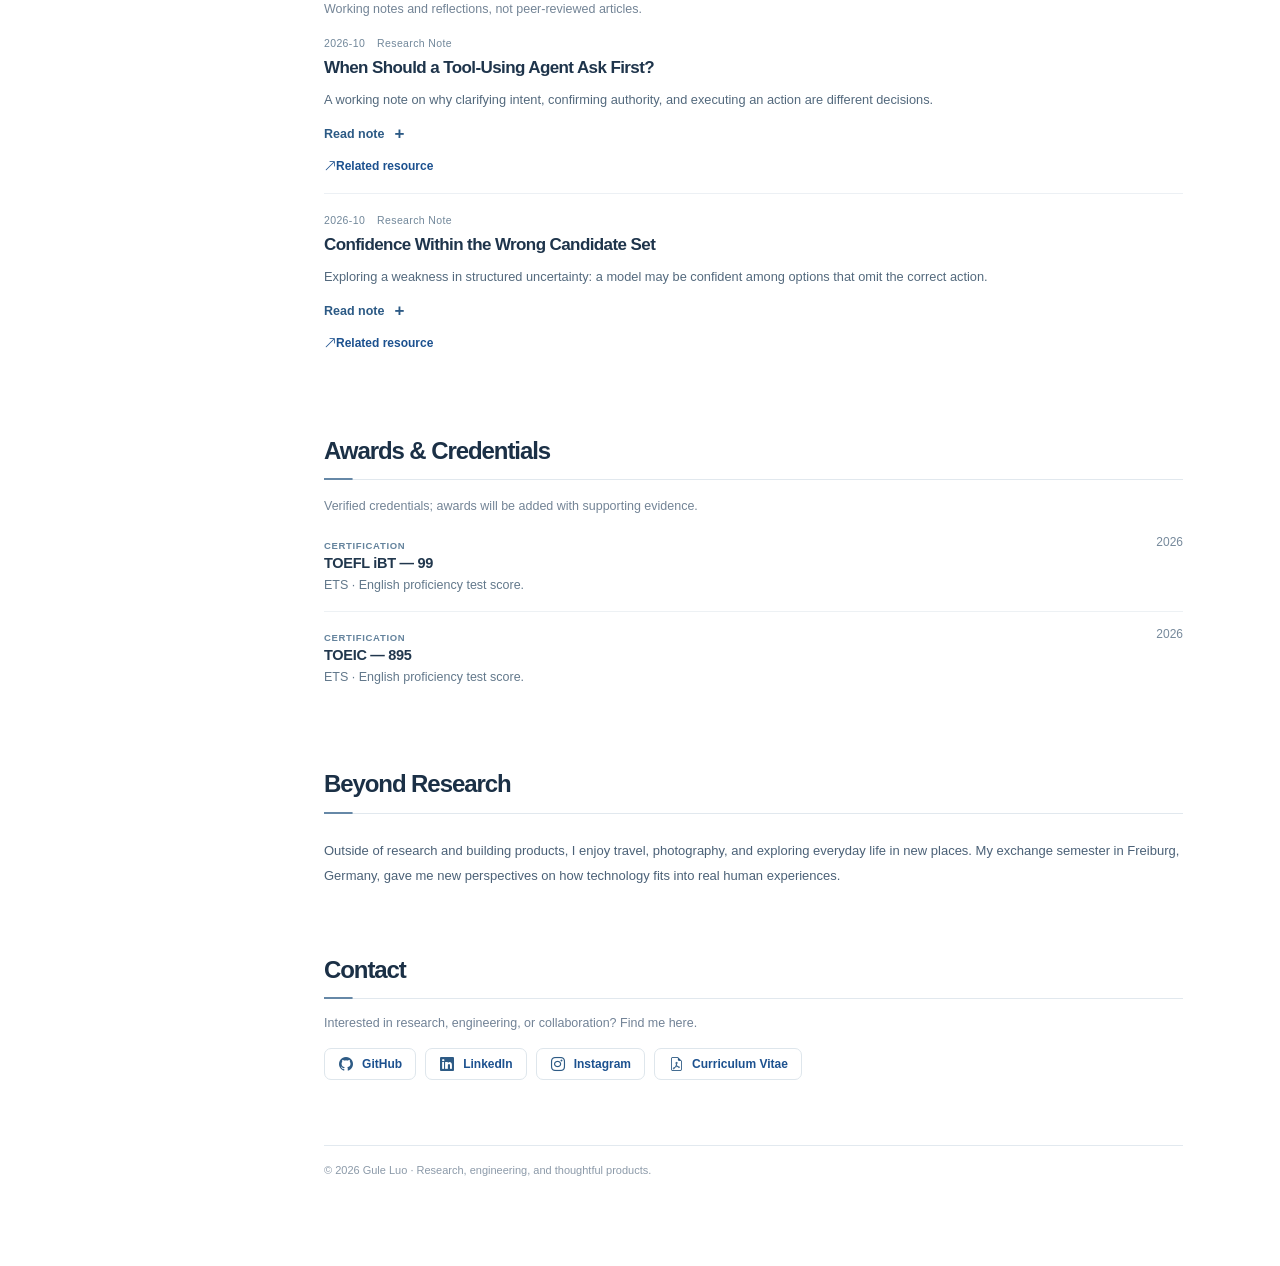
==== commit 052dcff5: "seo: add canonical and accurate social metadata for bilingual homepage" ====
--- a/index.html
+++ b/index.html
@@ -1 +1 @@
-<!doctype html><html class="homepage-root" lang="en"><head><meta charset="utf-8"><meta name="viewport" content="width=device-width,initial-scale=1"><meta name="description" content="Yu-Hsiang Luo — Human-Centered AI, Trustworthy Agents, and AI engineering"><title>Gule Luo | Research & Engineering</title><link rel="stylesheet" href="style.css"><link rel="stylesheet" href="extras.css"><link rel="stylesheet" href="status-badges.css"><link rel="preconnect" href="https://cdn.jsdelivr.net" crossorigin><link rel="preconnect" href="https://avatars.githubusercontent.com" crossorigin><link rel="stylesheet" href="https://cdn.jsdelivr.net/npm/bootstrap-icons@1.13.1/font/bootstrap-icons.min.css"></head><body class="home-page"><a class="skip" id="skip-link" href="#main">Skip to content</a><header><div class="top"><a class="logo" href="./">Gule Luo</a><button id="nav-toggle" class="nav-toggle" type="button" aria-controls="primary-navigation" aria-expanded="false" aria-label="Open sections"><span id="nav-toggle-label">Sections</span><i class="bi bi-chevron-down" aria-hidden="true"></i></button><nav id="primary-navigation" class="primary-navigation" aria-label="Navigation"><a href="#about" data-i="about">About</a><a href="#research" data-i="research">Research</a><a href="#projects" data-i="projects">Projects</a><a href="#experience" data-i="experience">Experience</a><a href="#education" data-i="education">Education</a><a href="#writing" data-i="writing">Writing</a><a href="#achievements" data-i="achievements">Credentials</a><a href="#news" data-i="news">News</a></nav><div class="language"><button id="english" class="selected" type="button" aria-pressed="true">EN</button><button id="chinese" type="button" aria-pressed="false">中文</button></div></div></header><div class="layout"><aside id="profile" class="sidebar"></aside><main id="main" class="content" tabindex="-1"><div id="site-status" class="site-status" role="status" aria-live="polite">Loading portfolio…</div><section id="about"></section><section id="research"></section><section id="projects"></section><section id="experience" hidden></section><section id="education"></section><section id="news"></section><section id="writing" hidden></section><section id="achievements" hidden></section><section id="personal" hidden></section><section id="contact"></section><footer id="footer"></footer></main></div><button id="up" class="back" type="button" aria-label="Back to top">↑</button><script src="ui-utils.js" defer></script><script src="site.js" defer></script></body></html>+<!doctype html><html class="homepage-root" lang="en"><head><meta charset="utf-8"><meta name="viewport" content="width=device-width,initial-scale=1"><meta name="description" content="Yu-Hsiang Luo — Human-Centered AI, Trustworthy Agents, and AI engineering"><link rel="canonical" href="https://gule7309.github.io/yuhisang.lo/"><meta property="og:type" content="website"><meta property="og:site_name" content="Gule Luo"><meta property="og:title" content="Gule Luo | Research & Engineering"><meta property="og:description" content="Yu-Hsiang Luo — Human-Centered AI, Trustworthy Agents, and AI engineering"><meta property="og:url" content="https://gule7309.github.io/yuhisang.lo/"><meta name="twitter:card" content="summary"><meta name="twitter:title" content="Gule Luo | Research & Engineering"><meta name="twitter:description" content="Yu-Hsiang Luo — Human-Centered AI, Trustworthy Agents, and AI engineering"><title>Gule Luo | Research & Engineering</title><link rel="stylesheet" href="style.css"><link rel="stylesheet" href="extras.css"><link rel="stylesheet" href="status-badges.css"><link rel="preconnect" href="https://cdn.jsdelivr.net" crossorigin><link rel="preconnect" href="https://avatars.githubusercontent.com" crossorigin><link rel="stylesheet" href="https://cdn.jsdelivr.net/npm/bootstrap-icons@1.13.1/font/bootstrap-icons.min.css"></head><body class="home-page"><a class="skip" id="skip-link" href="#main">Skip to content</a><header><div class="top"><a class="logo" href="./">Gule Luo</a><button id="nav-toggle" class="nav-toggle" type="button" aria-controls="primary-navigation" aria-expanded="false" aria-label="Open sections"><span id="nav-toggle-label">Sections</span><i class="bi bi-chevron-down" aria-hidden="true"></i></button><nav id="primary-navigation" class="primary-navigation" aria-label="Navigation"><a href="#about" data-i="about">About</a><a href="#research" data-i="research">Research</a><a href="#projects" data-i="projects">Projects</a><a href="#experience" data-i="experience">Experience</a><a href="#education" data-i="education">Education</a><a href="#writing" data-i="writing">Writing</a><a href="#achievements" data-i="achievements">Credentials</a><a href="#news" data-i="news">News</a></nav><div class="language"><button id="english" class="selected" type="button" aria-pressed="true">EN</button><button id="chinese" type="button" aria-pressed="false">中文</button></div></div></header><div class="layout"><aside id="profile" class="sidebar"><!-- prerender:profile:start --><!-- prerender:profile:end --></aside><main id="main" class="content" tabindex="-1"><div id="site-status" class="site-status" role="status" aria-live="polite">Loading portfolio…</div><section id="about"><!-- prerender:about:start --><!-- prerender:about:end --></section><section id="research"><!-- prerender:research:start --><!-- prerender:research:end --></section><section id="projects"><!-- prerender:projects:start --><!-- prerender:projects:end --></section><section id="experience" hidden><!-- prerender:experience:start --><!-- prerender:experience:end --></section><section id="education"><!-- prerender:education:start --><!-- prerender:education:end --></section><section id="news"><!-- prerender:news:start --><!-- prerender:news:end --></section><section id="writing" hidden><!-- prerender:writing:start --><!-- prerender:writing:end --></section><section id="achievements" hidden><!-- prerender:achievements:start --><!-- prerender:achievements:end --></section><section id="personal" hidden><!-- prerender:personal:start --><!-- prerender:personal:end --></section><section id="contact"><!-- prerender:contact:start --><!-- prerender:contact:end --></section><footer id="footer"><!-- prerender:footer:start --><!-- prerender:footer:end --></footer></main></div><button id="up" class="back" type="button" aria-label="Back to top">↑</button><script src="ui-utils.js" defer></script><script src="site.js" defer></script></body></html>
